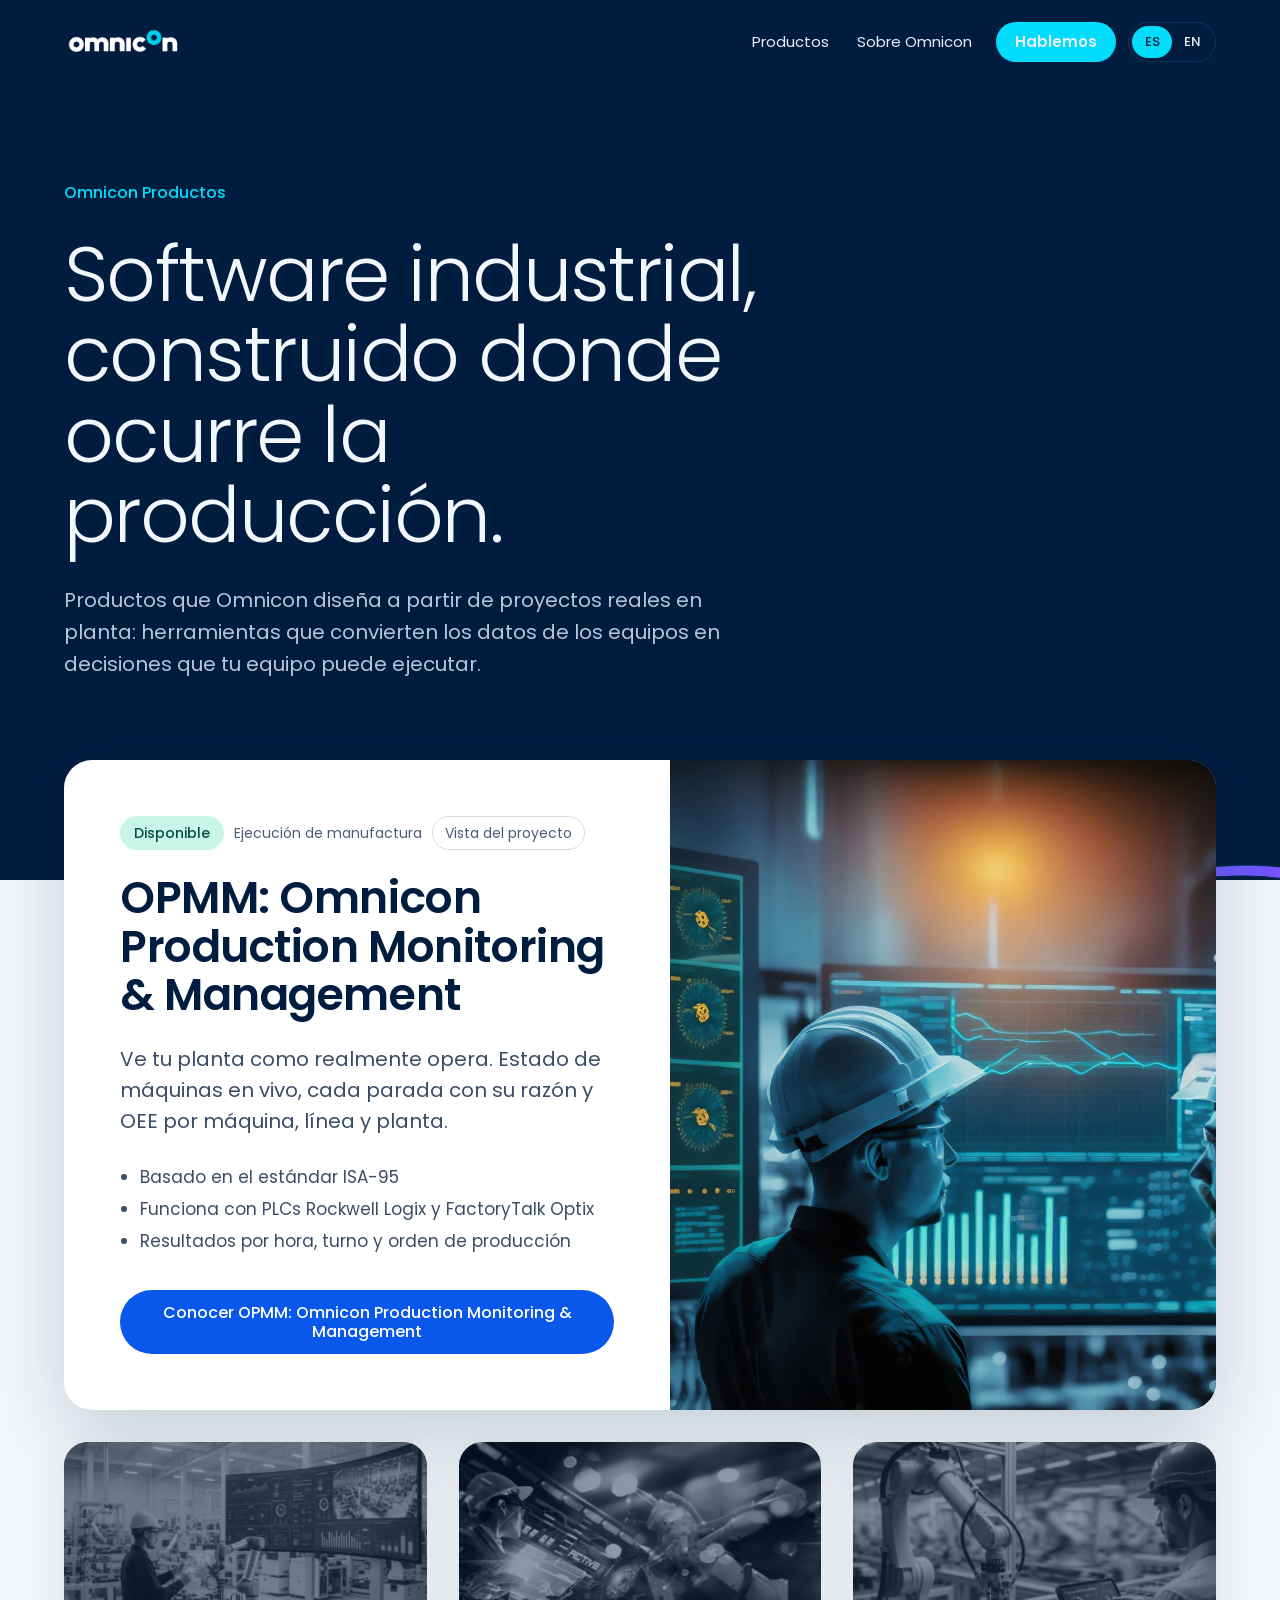
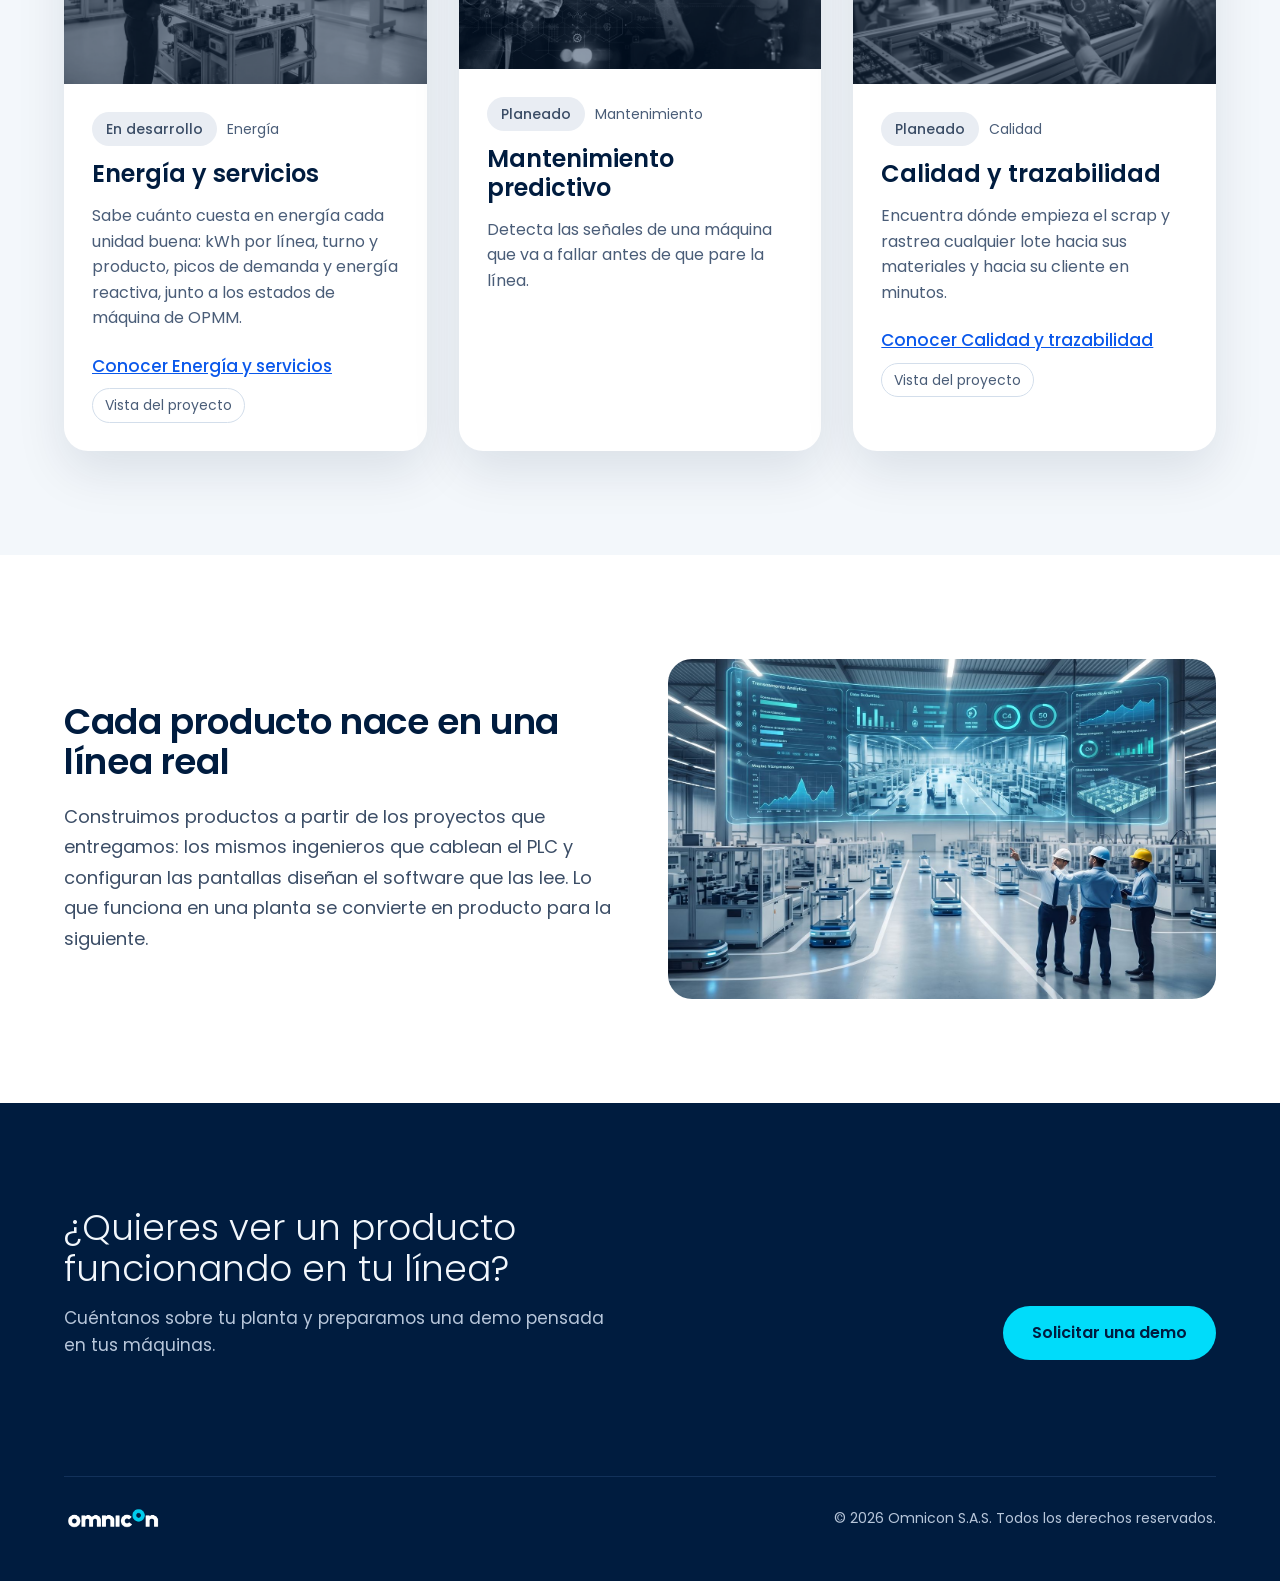
==== es/index.html @ ddf23b84 "Add ES/EN switch, Energy and Quality modules with project views, new photos Co-Authored-By: Claude O" ====
<!DOCTYPE html><html lang="es"><head><meta charset="utf-8"><meta name="viewport" content="width=device-width, initial-scale=1"><title>Omnicon Productos</title><meta name="description" content="Productos que Omnicon diseña a partir de proyectos reales en planta: herramientas que convierten los datos de los equipos en decisiones que tu equipo puede ejecutar."><style>@font-face{font-family:'Poppins';font-style:normal;font-weight:300;font-display:swap;src:url('../brand/fonts/poppins/Poppins-Light.woff2') format('woff2')}@font-face{font-family:'Poppins';font-style:normal;font-weight:400;font-display:swap;src:url('../brand/fonts/poppins/Poppins-Regular.woff2') format('woff2')}@font-face{font-family:'Poppins';font-style:normal;font-weight:500;font-display:swap;src:url('../brand/fonts/poppins/Poppins-Medium.woff2') format('woff2')}@font-face{font-family:'Poppins';font-style:normal;font-weight:600;font-display:swap;src:url('../brand/fonts/poppins/Poppins-SemiBold.woff2') format('woff2')}</style><link rel="stylesheet" href="../assets/text.SRJlfve0.css"><link rel="stylesheet" href="../assets/CtaBand.CBGF7iOj.css"><link rel="stylesheet" href="../assets/ProjectAccess.BnZX4wZ9.css"><link rel="stylesheet" href="../assets/HomePage.CCt5W6YL.css"></head><body><a class="skip-link" href="#main">Ir al contenido</a><header class="site-header on-dark" data-astro-cid-nen7h5rs><div class="container bar" data-astro-cid-nen7h5rs><a class="brand" href="../es/index.html" aria-label="Inicio de Omnicon Productos" data-astro-cid-nen7h5rs><img src="../brand/logo/omnicon-white.png" alt="Omnicon" height="34" data-astro-cid-nen7h5rs></a><nav class="nav" aria-label="Principal" data-astro-cid-nen7h5rs><a href="#products" data-astro-cid-nen7h5rs>Productos</a><a href="#about" data-astro-cid-nen7h5rs>Sobre Omnicon</a><a class="btn btn-signal cta" href="#contact" data-astro-cid-nen7h5rs>Hablemos</a><span class="lang" role="group" aria-label="Idioma" data-astro-cid-nen7h5rs><span aria-current="true" data-astro-cid-nen7h5rs>ES</span><a href="../index.html" hreflang="en" lang="en" data-astro-cid-nen7h5rs>EN</a></span></nav></div></header><main id="main" data-astro-cid-jgctki6q><section class="hero on-dark" style="--hero-art: url('../brand/graphics/signal-wave-4.png')" data-astro-cid-jgctki6q><div class="container" data-astro-cid-jgctki6q><p class="label" data-astro-cid-jgctki6q>Omnicon Productos</p><h1 data-astro-cid-jgctki6q>Software industrial, construido donde ocurre la producción.</h1><p class="subtitle" data-astro-cid-jgctki6q>Productos que Omnicon diseña a partir de proyectos reales en planta: herramientas que convierten los datos de los equipos en decisiones que tu equipo puede ejecutar.</p></div></section><section id="products" class="cards" data-astro-cid-jgctki6q><div class="container stack" data-astro-cid-jgctki6q><article class="card" data-astro-cid-jgctki6q><div class="info" data-astro-cid-jgctki6q><div class="tags" data-astro-cid-jgctki6q><span class="status" data-astro-cid-jgctki6q>Disponible</span><span class="category" data-astro-cid-jgctki6q>Ejecución de manufactura</span><a class="internal-tag" data-project-link href="../es/products/mes/project/index.html" data-astro-cid-jgctki6q>Vista del proyecto</a></div><h2 data-astro-cid-jgctki6q>OPMM: Omnicon Production Monitoring &amp; Management</h2><p class="summary" data-astro-cid-jgctki6q>Ve tu planta como realmente opera. Estado de máquinas en vivo, cada parada con su razón y OEE por máquina, línea y planta.</p><ul class="highlights" data-astro-cid-jgctki6q><li data-astro-cid-jgctki6q>Basado en el estándar ISA-95</li><li data-astro-cid-jgctki6q>Funciona con PLCs Rockwell Logix y FactoryTalk Optix</li><li data-astro-cid-jgctki6q>Resultados por hora, turno y orden de producción</li></ul><div class="actions" data-astro-cid-jgctki6q><a class="btn btn-action" href="../es/products/mes/index.html" data-astro-cid-jgctki6q>Conocer OPMM: Omnicon Production Monitoring &amp; Management</a></div></div><div class="visual" data-astro-cid-jgctki6q><img src="../products/mes/smart-manufacturing.jpg" alt="Ingenieros con casco revisando tableros de producción en vivo" width="1200" height="900" loading="lazy" data-astro-cid-jgctki6q></div></article><div class="tiles" data-astro-cid-jgctki6q><article class="tile" data-astro-cid-jgctki6q><div class="tile-visual" data-astro-cid-jgctki6q><img src="../products/energy/hero.jpg" alt="Ingeniero revisando datos de energía y producción junto a un robot colaborativo" width="1200" height="750" loading="lazy" data-astro-cid-jgctki6q></div><div class="tile-info" data-astro-cid-jgctki6q><div class="tags" data-astro-cid-jgctki6q><span class="status pending" data-astro-cid-jgctki6q>En desarrollo</span><span class="category" data-astro-cid-jgctki6q>Energía</span></div><h3 data-astro-cid-jgctki6q>Energía y servicios</h3><p data-astro-cid-jgctki6q>Sabe cuánto cuesta en energía cada unidad buena: kWh por línea, turno y producto, picos de demanda y energía reactiva, junto a los estados de máquina de OPMM.</p><div class="tile-actions" data-astro-cid-jgctki6q><a class="tile-link" href="../es/products/energy/index.html" data-astro-cid-jgctki6q>Conocer Energía y servicios</a><a class="internal-tag" data-project-link href="../es/products/energy/project/index.html" data-astro-cid-jgctki6q>Vista del proyecto</a></div></div></article><article class="tile" data-astro-cid-jgctki6q><div class="tile-visual" data-astro-cid-jgctki6q><img src="../site/predictive.jpg" alt="Ingeniero trabajando junto a brazos robóticos en una línea automatizada" width="1200" height="750" loading="lazy" data-astro-cid-jgctki6q></div><div class="tile-info" data-astro-cid-jgctki6q><div class="tags" data-astro-cid-jgctki6q><span class="status pending" data-astro-cid-jgctki6q>Planeado</span><span class="category" data-astro-cid-jgctki6q>Mantenimiento</span></div><h3 data-astro-cid-jgctki6q>Mantenimiento predictivo</h3><p data-astro-cid-jgctki6q>Detecta las señales de una máquina que va a fallar antes de que pare la línea.</p></div></article><article class="tile" data-astro-cid-jgctki6q><div class="tile-visual" data-astro-cid-jgctki6q><img src="../products/quality/hero.jpg" alt="Ingeniero inspeccionando un paso de ensamble robótico en una tablet" width="1200" height="750" loading="lazy" data-astro-cid-jgctki6q></div><div class="tile-info" data-astro-cid-jgctki6q><div class="tags" data-astro-cid-jgctki6q><span class="status pending" data-astro-cid-jgctki6q>Planeado</span><span class="category" data-astro-cid-jgctki6q>Calidad</span></div><h3 data-astro-cid-jgctki6q>Calidad y trazabilidad</h3><p data-astro-cid-jgctki6q>Encuentra dónde empieza el scrap y rastrea cualquier lote hacia sus materiales y hacia su cliente en minutos.</p><div class="tile-actions" data-astro-cid-jgctki6q><a class="tile-link" href="../es/products/quality/index.html" data-astro-cid-jgctki6q>Conocer Calidad y trazabilidad</a><a class="internal-tag" data-project-link href="../es/products/quality/project/index.html" data-astro-cid-jgctki6q>Vista del proyecto</a></div></div></article></div></div></section><section id="about" class="about section" data-astro-cid-jgctki6q><div class="container split" data-astro-cid-jgctki6q><div class="copy" data-astro-cid-jgctki6q><h2 data-astro-cid-jgctki6q>Cada producto nace en una línea real</h2><p data-astro-cid-jgctki6q>Construimos productos a partir de los proyectos que entregamos: los mismos ingenieros que cablean el PLC y configuran las pantallas diseñan el software que las lee. Lo que funciona en una planta se convierte en producto para la siguiente.</p></div><img class="photo" src="../site/plant-floor.jpg" alt="Ingenieros de Omnicon en planta frente a un tablero de producción en vivo" width="1200" height="680" loading="lazy" data-astro-cid-jgctki6q></div></section><section id="contact" class="section cta on-dark" data-astro-cid-hwvj6ntz><div class="container" data-astro-cid-hwvj6ntz><div class="copy" data-astro-cid-hwvj6ntz><h2 data-astro-cid-hwvj6ntz>¿Quieres ver un producto funcionando en tu línea?</h2><p data-astro-cid-hwvj6ntz>Cuéntanos sobre tu planta y preparamos una demo pensada en tus máquinas.</p></div><a class="btn btn-signal" href="mailto:diego.paz@omnicon.co" data-astro-cid-hwvj6ntz>Solicitar una demo</a></div></section></main><footer class="site-footer on-dark" data-astro-cid-jo6i4kqk><div class="container" data-astro-cid-jo6i4kqk><div class="row" data-astro-cid-jo6i4kqk><a href="../es/index.html" aria-label="Inicio de Omnicon Productos" data-astro-cid-jo6i4kqk><img src="../brand/logo/omnicon-white.png" alt="Omnicon" height="28" data-astro-cid-jo6i4kqk></a><p class="legal" data-astro-cid-jo6i4kqk>© 2026 Omnicon S.A.S. Todos los derechos reservados.</p></div></div></footer></body></html>
---- assets/text.SRJlfve0.css ----
:root{--night:#001c3f;--deep:#002473;--signal:#00dcfa;--action:#0a58eb;--volt:#7543ff;--indigo:#3530a5;--paper:#f3f7fb;--ink:#001c3f;--body:#3b4d66;--muted:#4a5d78;--line:#d3deeb;--fault:#ffb547;--on-dark:#f2f7fc;--on-dark-muted:#b7c6da;--white:#fff;--panel-dark:#0b2a55;--panel-dark-2:#102f5c;--line-dark:#23497a;--line-dark-soft:#12315a;--on-dark-soft:#cfe0f0;--on-dark-faint:#7f93ae;--line-soft:#e3eaf3;--chip:#dcebfb;--ok-bg:#c8f5e8;--ok-fg:#00513f;--status-next-bg:#dcebfb;--status-next-fg:#002473;--status-idle-bg:#e9edf3;--status-idle-fg:#3b4d66;--font:"Poppins", Arial, sans-serif;--max:1200px;--gutter:24px;--section-y:104px;--radius-card:24px;--radius-pill:999px}@media (width<=480px){:root{--gutter:16px}}@media (width<=760px){:root{--section-y:72px}}*,:before,:after{box-sizing:border-box}html{-webkit-text-size-adjust:100%}@media (prefers-reduced-motion:no-preference){html{scroll-behavior:smooth}}body{font-family:var(--font);color:var(--body);background:var(--paper);overflow-wrap:break-word;margin:0;font-size:17px;font-weight:400;line-height:1.6}img,video,svg{max-width:100%;display:block}h1,h2,h3,p,ul,ol,figure{margin:0}ul,ol{padding:0}a{color:var(--action)}a:hover{color:var(--deep)}:focus-visible{outline:3px solid var(--action);outline-offset:3px;border-radius:6px}.on-dark :focus-visible{outline-color:var(--signal)}button{font:inherit;cursor:pointer}.container{width:100%;max-width:var(--max);padding:0 var(--gutter);margin:0 auto}.section{padding:var(--section-y) 0}[hidden]{display:none!important}.skip-link{z-index:10;border-radius:var(--radius-pill);background:var(--signal);color:var(--night);padding:10px 16px;font-weight:500;text-decoration:none;position:absolute;top:-100px;left:16px}.skip-link:focus{top:16px}.btn{border-radius:var(--radius-pill);text-align:center;border:1.5px solid #0000;justify-content:center;align-items:center;min-height:44px;padding:12px 24px;font-size:16px;font-weight:500;line-height:1.2;text-decoration:none;display:inline-flex}.btn-signal{background:var(--signal);color:var(--night);font-weight:600}.btn-signal:hover{color:var(--night);background:var(--on-dark)}.btn-action{background:var(--action);color:var(--white)}.btn-action:hover{color:var(--white);background:var(--deep)}.btn-ghost-dark{color:var(--on-dark);border-color:#3a5a84}.btn-ghost-dark:hover{color:var(--on-dark);border-color:var(--on-dark-muted)}.btn-ghost-light{color:var(--action);border-color:#b9cbe4}.btn-ghost-light:hover{color:var(--deep);border-color:var(--action)}.btn-fault{background:var(--fault);color:var(--night);font-weight:600}@media (prefers-reduced-motion:reduce){*,:before,:after{scroll-behavior:auto!important;transition:none!important;animation:none!important}}.site-footer[data-astro-cid-jo6i4kqk]{background:var(--night);color:var(--on-dark-muted);padding:28px 0 48px}.row[data-astro-cid-jo6i4kqk]{border-top:1px solid var(--line-dark-soft);flex-wrap:wrap;justify-content:space-between;align-items:center;gap:16px;padding-top:28px;display:flex}.row[data-astro-cid-jo6i4kqk] img[data-astro-cid-jo6i4kqk]{width:auto;height:28px}.legal[data-astro-cid-jo6i4kqk]{font-size:14px}.back[data-astro-cid-jo6i4kqk]{color:var(--signal);font-size:14px;text-decoration:none}.back[data-astro-cid-jo6i4kqk]:hover{color:var(--on-dark)}
---- assets/CtaBand.CBGF7iOj.css ----
.site-header[data-astro-cid-nen7h5rs]{background:var(--night)}.site-header[data-astro-cid-nen7h5rs].divided{border-bottom:1px solid var(--line-dark-soft)}.bar[data-astro-cid-nen7h5rs]{flex-wrap:wrap;justify-content:space-between;align-items:center;gap:12px 16px;padding-top:20px;padding-bottom:20px;display:flex}.brand[data-astro-cid-nen7h5rs]{align-items:center;display:flex}.brand[data-astro-cid-nen7h5rs] img[data-astro-cid-nen7h5rs]{width:auto;height:34px}.nav[data-astro-cid-nen7h5rs]{flex-wrap:wrap;align-items:center;gap:4px;display:flex}.nav[data-astro-cid-nen7h5rs] a[data-astro-cid-nen7h5rs]{color:#e6eef7;padding:10px 12px;font-size:15px;text-decoration:none}.nav[data-astro-cid-nen7h5rs] a[data-astro-cid-nen7h5rs]:hover{color:var(--signal)}.nav[data-astro-cid-nen7h5rs] .cta[data-astro-cid-nen7h5rs]{min-height:0;margin-left:8px;padding:10px 18px;font-size:15px}.nav[data-astro-cid-nen7h5rs] .cta[data-astro-cid-nen7h5rs]:hover{color:var(--night)}.lang[data-astro-cid-nen7h5rs]{border:1px solid var(--line-dark-soft);border-radius:999px;align-items:center;margin-left:8px;padding:3px;font-size:13px;font-weight:500;display:inline-flex}.lang[data-astro-cid-nen7h5rs] span[data-astro-cid-nen7h5rs],.lang[data-astro-cid-nen7h5rs] a[data-astro-cid-nen7h5rs]{border-radius:999px;justify-content:center;align-items:center;min-width:40px;min-height:32px;padding:0 10px;display:inline-flex}.lang[data-astro-cid-nen7h5rs] span[data-astro-cid-nen7h5rs]{background:var(--signal);color:var(--night)}.nav[data-astro-cid-nen7h5rs] .lang[data-astro-cid-nen7h5rs] a[data-astro-cid-nen7h5rs]{padding:0 10px;font-size:13px}@media (width<=480px){.brand[data-astro-cid-nen7h5rs] img[data-astro-cid-nen7h5rs]{height:28px}}.cta[data-astro-cid-hwvj6ntz]{background:var(--night);color:var(--on-dark-muted);padding-bottom:88px}.container[data-astro-cid-hwvj6ntz]{flex-wrap:wrap;justify-content:space-between;align-items:flex-end;gap:32px;display:flex}.copy[data-astro-cid-hwvj6ntz]{flex-direction:column;flex:360px;gap:16px;max-width:560px;display:flex}h2[data-astro-cid-hwvj6ntz]{color:var(--on-dark);font-size:36px;font-weight:300;line-height:1.15}p[data-astro-cid-hwvj6ntz]{font-size:17px;line-height:1.6}.btn[data-astro-cid-hwvj6ntz]{min-height:52px;padding:16px 28px}@media (width<=760px){h2[data-astro-cid-hwvj6ntz]{font-size:28px}}
---- assets/ProjectAccess.BnZX4wZ9.css ----
dialog[data-astro-cid-xaz3kxxy]{width:min(400px,100% - 32px);color:var(--ink,#001c3f);background:#fff;border:0;border-radius:16px;padding:28px}dialog[data-astro-cid-xaz3kxxy]::backdrop{background:#001c3fbf}form[data-astro-cid-xaz3kxxy]{gap:16px;display:grid}h2[data-astro-cid-xaz3kxxy],p[data-astro-cid-xaz3kxxy]{margin:0}h2[data-astro-cid-xaz3kxxy]{font-size:22px}input[data-astro-cid-xaz3kxxy],button[data-astro-cid-xaz3kxxy]{font:inherit;border-radius:8px;padding:10px 14px}input[data-astro-cid-xaz3kxxy]{box-sizing:border-box;border:1px solid #67788e;width:100%}form[data-astro-cid-xaz3kxxy]>div[data-astro-cid-xaz3kxxy]{justify-content:flex-end;gap:12px;display:flex}button[data-astro-cid-xaz3kxxy]{cursor:pointer;color:#001c3f;background:#fff;border:1px solid #67788e}button[data-astro-cid-xaz3kxxy][type=submit]{color:#fff;background:#0a58eb;border-color:#0a58eb}[data-astro-cid-xaz3kxxy][data-error]{color:#a21c24}[data-astro-cid-xaz3kxxy]:focus-visible{outline-offset:3px;outline:3px solid #0a58eb}
---- assets/HomePage.CCt5W6YL.css ----
.tile-actions[data-astro-cid-jgctki6q]{flex-wrap:wrap;align-items:center;gap:8px 16px;margin-top:8px;display:flex}.tile-link[data-astro-cid-jgctki6q]{color:var(--action,var(--indigo));font-weight:500}.hero[data-astro-cid-jgctki6q]{background:var(--night) var(--hero-art,none) right -120px bottom -60px / 980px auto no-repeat;padding:96px 0 200px}.label[data-astro-cid-jgctki6q]{color:var(--signal);font-size:16px;font-weight:500}h1[data-astro-cid-jgctki6q]{letter-spacing:-.02em;max-width:15ch;color:var(--on-dark);margin-top:28px;font-size:clamp(40px,6vw,80px);font-weight:300;line-height:1.05}.subtitle[data-astro-cid-jgctki6q]{color:var(--on-dark-muted);max-width:56ch;margin-top:28px;font-size:20px;line-height:1.6}.cards[data-astro-cid-jgctki6q]{padding:0 0 var(--section-y)}.stack[data-astro-cid-jgctki6q]{flex-direction:column;gap:32px;margin-top:-120px;display:flex}.card[data-astro-cid-jgctki6q]{background:var(--white);border-radius:28px;flex-wrap:wrap;display:flex;overflow:hidden;box-shadow:0 30px 80px #001c3f2e}.info[data-astro-cid-jgctki6q]{flex-direction:column;flex:480px;gap:24px;min-width:0;padding:56px;display:flex}.status[data-astro-cid-jgctki6q]{border-radius:var(--radius-pill);background:var(--ok-bg);color:var(--ok-fg);padding:6px 14px;font-size:14px;font-weight:500}.category[data-astro-cid-jgctki6q]{color:var(--muted);font-size:14px}h2[data-astro-cid-jgctki6q]{letter-spacing:-.01em;color:var(--ink);font-size:44px;font-weight:600;line-height:1.1}.summary[data-astro-cid-jgctki6q]{max-width:44ch;color:var(--body);font-size:20px;line-height:1.55}.highlights[data-astro-cid-jgctki6q]{padding-left:20px;font-size:17px;line-height:1.9}.actions[data-astro-cid-jgctki6q]{flex-wrap:wrap;gap:12px;margin-top:8px;display:flex}.visual[data-astro-cid-jgctki6q]{background:var(--night);flex:420px;min-height:360px;position:relative}.visual[data-astro-cid-jgctki6q] img[data-astro-cid-jgctki6q]{object-fit:cover;width:100%;height:100%;position:absolute;inset:0}.tiles[data-astro-cid-jgctki6q]{grid-template-columns:repeat(auto-fit,minmax(280px,1fr));gap:32px;display:grid}.internal-tag[data-astro-cid-jgctki6q]{border:1px solid var(--line);border-radius:var(--radius-pill);color:var(--muted);padding:5px 12px;font-size:14px;text-decoration:none}.internal-tag[data-astro-cid-jgctki6q]:hover{color:var(--ink);border-color:var(--muted)}.tile[data-astro-cid-jgctki6q]{background:var(--white);border-radius:24px;flex-direction:column;display:flex;overflow:hidden;box-shadow:0 20px 50px #001c3f1a}.tile-visual[data-astro-cid-jgctki6q]{aspect-ratio:16/10;background:var(--night);position:relative}.tile-visual[data-astro-cid-jgctki6q] img[data-astro-cid-jgctki6q]{object-fit:cover;filter:grayscale();opacity:.55;width:100%;height:100%}.tile-info[data-astro-cid-jgctki6q]{flex-direction:column;gap:14px;padding:28px;display:flex}.tags[data-astro-cid-jgctki6q]{flex-wrap:wrap;align-items:center;gap:10px;display:flex}.status[data-astro-cid-jgctki6q].pending{background:var(--status-idle-bg);color:var(--status-idle-fg)}.tile[data-astro-cid-jgctki6q] h3[data-astro-cid-jgctki6q]{color:var(--ink);font-size:24px;font-weight:600;line-height:1.2}.tile[data-astro-cid-jgctki6q] p[data-astro-cid-jgctki6q]{color:var(--muted);font-size:16px;line-height:1.6}.about[data-astro-cid-jgctki6q]{background:var(--white)}.split[data-astro-cid-jgctki6q]{flex-wrap:wrap;align-items:center;gap:56px;display:flex}.copy[data-astro-cid-jgctki6q]{flex-direction:column;flex:420px;gap:20px;min-width:0;display:flex}.about[data-astro-cid-jgctki6q] h2[data-astro-cid-jgctki6q]{letter-spacing:-.01em;color:var(--ink);font-size:36px}.about[data-astro-cid-jgctki6q] p[data-astro-cid-jgctki6q]{max-width:52ch;color:var(--body);font-size:18px;line-height:1.7}.photo[data-astro-cid-jgctki6q]{object-fit:cover;border-radius:var(--radius-card);flex:420px;width:100%;min-width:0;height:340px}@media (width<=760px){.hero[data-astro-cid-jgctki6q]{background-size:600px;padding:72px 0 150px}.stack[data-astro-cid-jgctki6q]{margin-top:-72px}.info[data-astro-cid-jgctki6q]{padding:28px}h2[data-astro-cid-jgctki6q]{font-size:32px}}
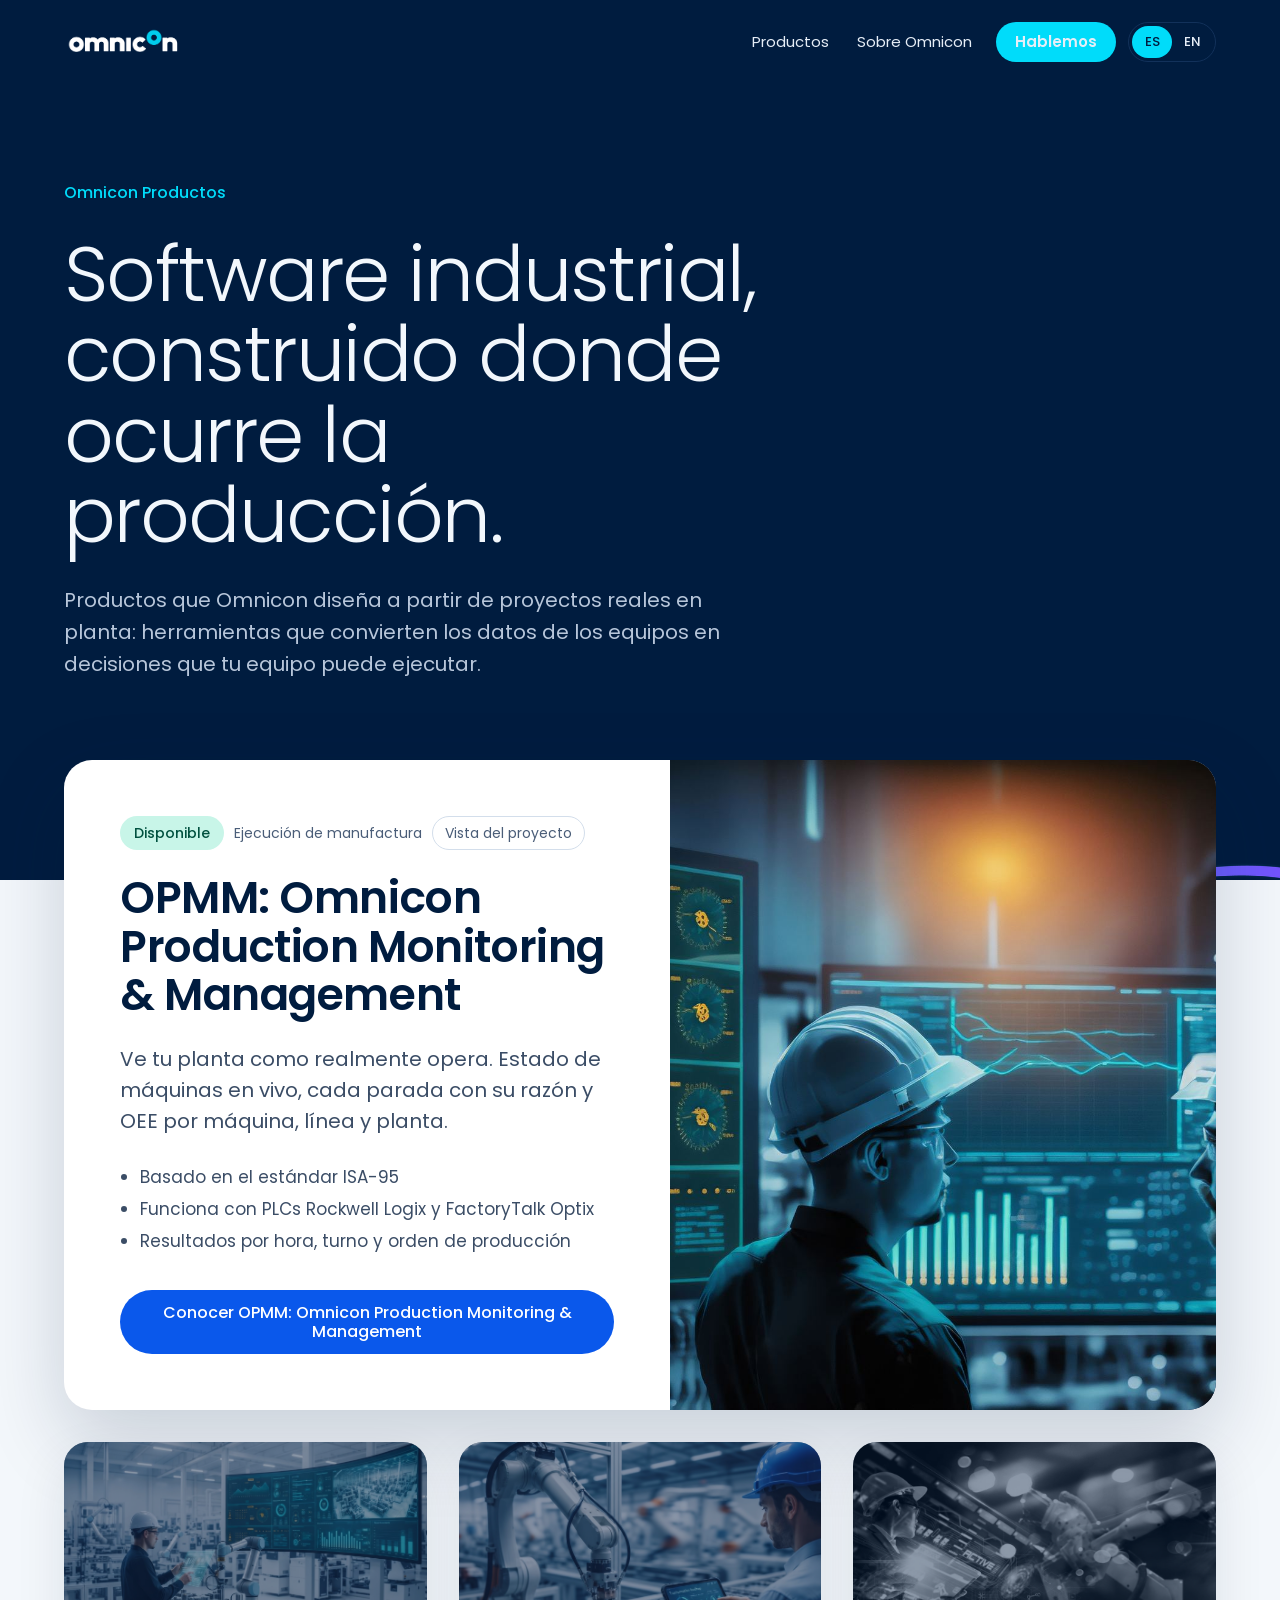
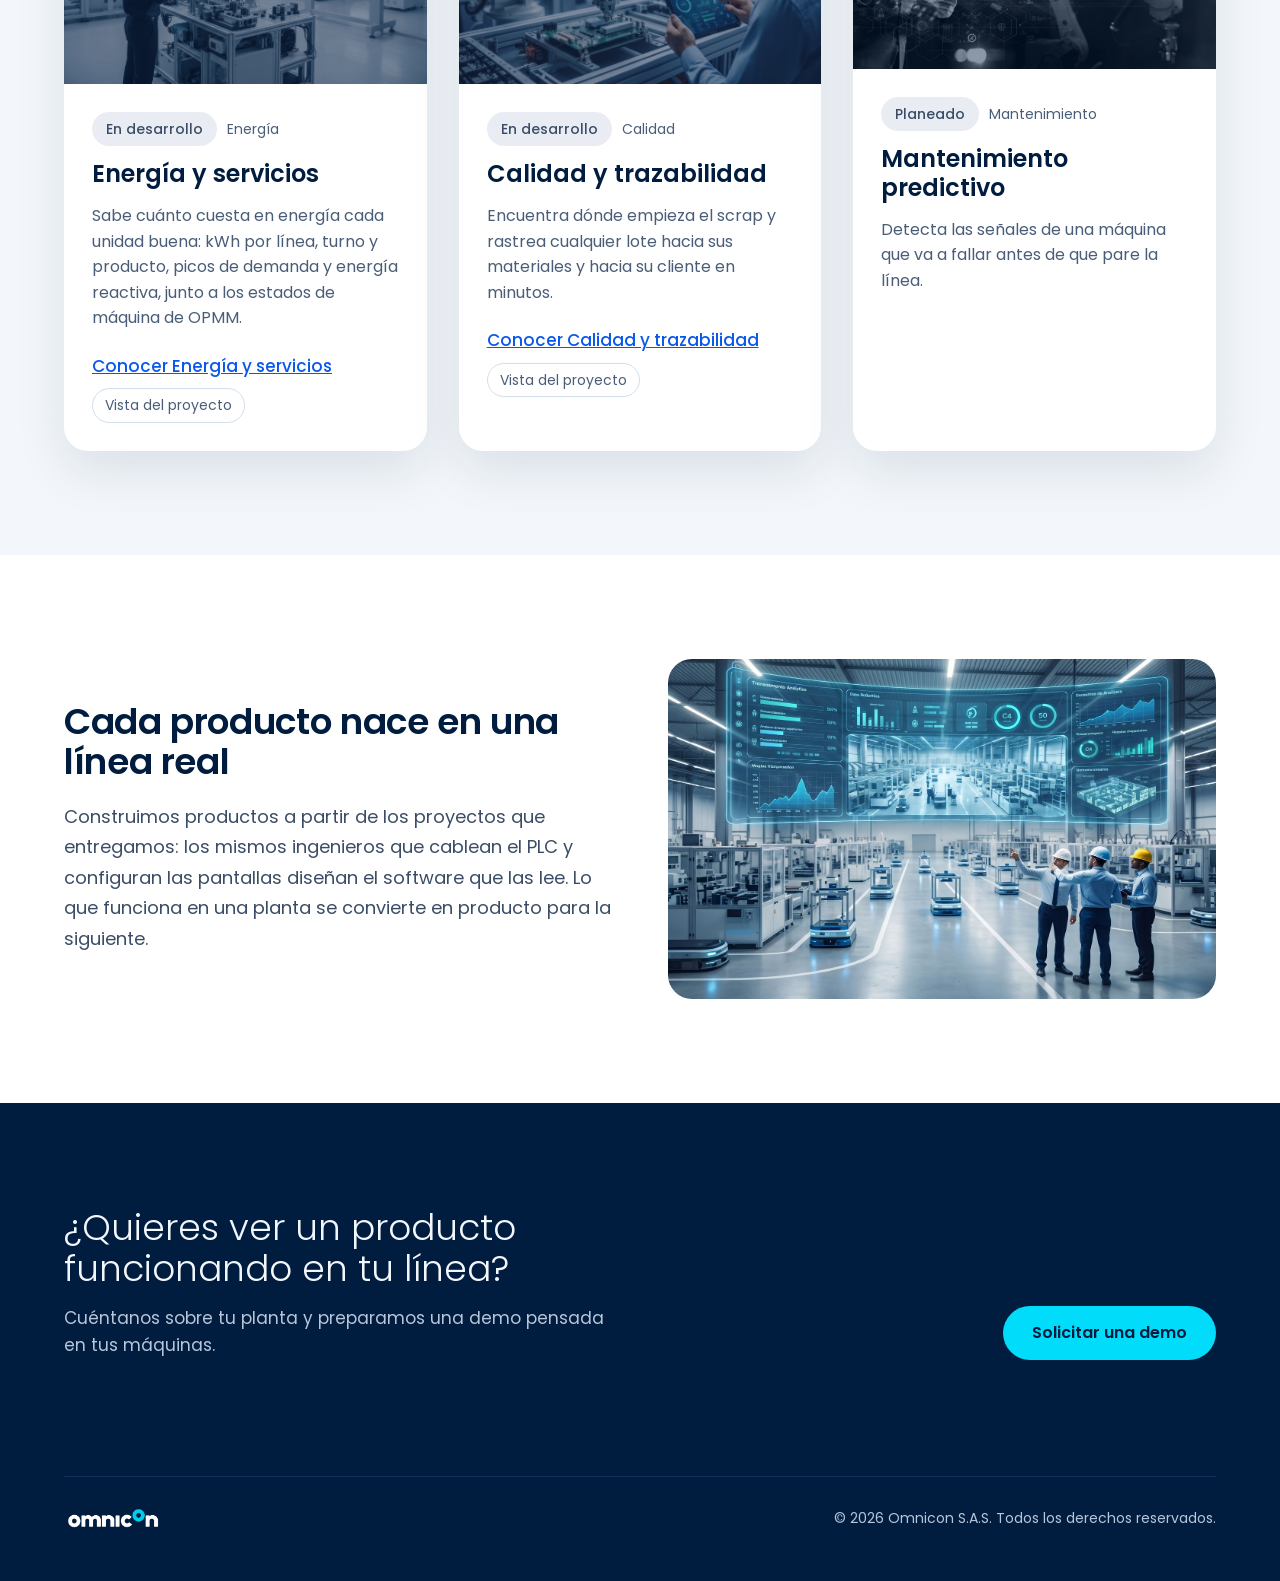
==== commit 2049ba55: "Quality in development; color photos for in-development modules Co-Authored-By: Claude Opus 5.5 <nor" ====
--- a/es/index.html
+++ b/es/index.html
@@ -1 +1 @@
-<!DOCTYPE html><html lang="es"><head><meta charset="utf-8"><meta name="viewport" content="width=device-width, initial-scale=1"><title>Omnicon Productos</title><meta name="description" content="Productos que Omnicon diseña a partir de proyectos reales en planta: herramientas que convierten los datos de los equipos en decisiones que tu equipo puede ejecutar."><style>@font-face{font-family:'Poppins';font-style:normal;font-weight:300;font-display:swap;src:url('../brand/fonts/poppins/Poppins-Light.woff2') format('woff2')}@font-face{font-family:'Poppins';font-style:normal;font-weight:400;font-display:swap;src:url('../brand/fonts/poppins/Poppins-Regular.woff2') format('woff2')}@font-face{font-family:'Poppins';font-style:normal;font-weight:500;font-display:swap;src:url('../brand/fonts/poppins/Poppins-Medium.woff2') format('woff2')}@font-face{font-family:'Poppins';font-style:normal;font-weight:600;font-display:swap;src:url('../brand/fonts/poppins/Poppins-SemiBold.woff2') format('woff2')}</style><link rel="stylesheet" href="../assets/text.SRJlfve0.css"><link rel="stylesheet" href="../assets/CtaBand.CBGF7iOj.css"><link rel="stylesheet" href="../assets/ProjectAccess.BnZX4wZ9.css"><link rel="stylesheet" href="../assets/HomePage.CCt5W6YL.css"></head><body><a class="skip-link" href="#main">Ir al contenido</a><header class="site-header on-dark" data-astro-cid-nen7h5rs><div class="container bar" data-astro-cid-nen7h5rs><a class="brand" href="../es/index.html" aria-label="Inicio de Omnicon Productos" data-astro-cid-nen7h5rs><img src="../brand/logo/omnicon-white.png" alt="Omnicon" height="34" data-astro-cid-nen7h5rs></a><nav class="nav" aria-label="Principal" data-astro-cid-nen7h5rs><a href="#products" data-astro-cid-nen7h5rs>Productos</a><a href="#about" data-astro-cid-nen7h5rs>Sobre Omnicon</a><a class="btn btn-signal cta" href="#contact" data-astro-cid-nen7h5rs>Hablemos</a><span class="lang" role="group" aria-label="Idioma" data-astro-cid-nen7h5rs><span aria-current="true" data-astro-cid-nen7h5rs>ES</span><a href="../index.html" hreflang="en" lang="en" data-astro-cid-nen7h5rs>EN</a></span></nav></div></header><main id="main" data-astro-cid-jgctki6q><section class="hero on-dark" style="--hero-art: url('../brand/graphics/signal-wave-4.png')" data-astro-cid-jgctki6q><div class="container" data-astro-cid-jgctki6q><p class="label" data-astro-cid-jgctki6q>Omnicon Productos</p><h1 data-astro-cid-jgctki6q>Software industrial, construido donde ocurre la producción.</h1><p class="subtitle" data-astro-cid-jgctki6q>Productos que Omnicon diseña a partir de proyectos reales en planta: herramientas que convierten los datos de los equipos en decisiones que tu equipo puede ejecutar.</p></div></section><section id="products" class="cards" data-astro-cid-jgctki6q><div class="container stack" data-astro-cid-jgctki6q><article class="card" data-astro-cid-jgctki6q><div class="info" data-astro-cid-jgctki6q><div class="tags" data-astro-cid-jgctki6q><span class="status" data-astro-cid-jgctki6q>Disponible</span><span class="category" data-astro-cid-jgctki6q>Ejecución de manufactura</span><a class="internal-tag" data-project-link href="../es/products/mes/project/index.html" data-astro-cid-jgctki6q>Vista del proyecto</a></div><h2 data-astro-cid-jgctki6q>OPMM: Omnicon Production Monitoring &amp; Management</h2><p class="summary" data-astro-cid-jgctki6q>Ve tu planta como realmente opera. Estado de máquinas en vivo, cada parada con su razón y OEE por máquina, línea y planta.</p><ul class="highlights" data-astro-cid-jgctki6q><li data-astro-cid-jgctki6q>Basado en el estándar ISA-95</li><li data-astro-cid-jgctki6q>Funciona con PLCs Rockwell Logix y FactoryTalk Optix</li><li data-astro-cid-jgctki6q>Resultados por hora, turno y orden de producción</li></ul><div class="actions" data-astro-cid-jgctki6q><a class="btn btn-action" href="../es/products/mes/index.html" data-astro-cid-jgctki6q>Conocer OPMM: Omnicon Production Monitoring &amp; Management</a></div></div><div class="visual" data-astro-cid-jgctki6q><img src="../products/mes/smart-manufacturing.jpg" alt="Ingenieros con casco revisando tableros de producción en vivo" width="1200" height="900" loading="lazy" data-astro-cid-jgctki6q></div></article><div class="tiles" data-astro-cid-jgctki6q><article class="tile" data-astro-cid-jgctki6q><div class="tile-visual" data-astro-cid-jgctki6q><img src="../products/energy/hero.jpg" alt="Ingeniero revisando datos de energía y producción junto a un robot colaborativo" width="1200" height="750" loading="lazy" data-astro-cid-jgctki6q></div><div class="tile-info" data-astro-cid-jgctki6q><div class="tags" data-astro-cid-jgctki6q><span class="status pending" data-astro-cid-jgctki6q>En desarrollo</span><span class="category" data-astro-cid-jgctki6q>Energía</span></div><h3 data-astro-cid-jgctki6q>Energía y servicios</h3><p data-astro-cid-jgctki6q>Sabe cuánto cuesta en energía cada unidad buena: kWh por línea, turno y producto, picos de demanda y energía reactiva, junto a los estados de máquina de OPMM.</p><div class="tile-actions" data-astro-cid-jgctki6q><a class="tile-link" href="../es/products/energy/index.html" data-astro-cid-jgctki6q>Conocer Energía y servicios</a><a class="internal-tag" data-project-link href="../es/products/energy/project/index.html" data-astro-cid-jgctki6q>Vista del proyecto</a></div></div></article><article class="tile" data-astro-cid-jgctki6q><div class="tile-visual" data-astro-cid-jgctki6q><img src="../site/predictive.jpg" alt="Ingeniero trabajando junto a brazos robóticos en una línea automatizada" width="1200" height="750" loading="lazy" data-astro-cid-jgctki6q></div><div class="tile-info" data-astro-cid-jgctki6q><div class="tags" data-astro-cid-jgctki6q><span class="status pending" data-astro-cid-jgctki6q>Planeado</span><span class="category" data-astro-cid-jgctki6q>Mantenimiento</span></div><h3 data-astro-cid-jgctki6q>Mantenimiento predictivo</h3><p data-astro-cid-jgctki6q>Detecta las señales de una máquina que va a fallar antes de que pare la línea.</p></div></article><article class="tile" data-astro-cid-jgctki6q><div class="tile-visual" data-astro-cid-jgctki6q><img src="../products/quality/hero.jpg" alt="Ingeniero inspeccionando un paso de ensamble robótico en una tablet" width="1200" height="750" loading="lazy" data-astro-cid-jgctki6q></div><div class="tile-info" data-astro-cid-jgctki6q><div class="tags" data-astro-cid-jgctki6q><span class="status pending" data-astro-cid-jgctki6q>Planeado</span><span class="category" data-astro-cid-jgctki6q>Calidad</span></div><h3 data-astro-cid-jgctki6q>Calidad y trazabilidad</h3><p data-astro-cid-jgctki6q>Encuentra dónde empieza el scrap y rastrea cualquier lote hacia sus materiales y hacia su cliente en minutos.</p><div class="tile-actions" data-astro-cid-jgctki6q><a class="tile-link" href="../es/products/quality/index.html" data-astro-cid-jgctki6q>Conocer Calidad y trazabilidad</a><a class="internal-tag" data-project-link href="../es/products/quality/project/index.html" data-astro-cid-jgctki6q>Vista del proyecto</a></div></div></article></div></div></section><section id="about" class="about section" data-astro-cid-jgctki6q><div class="container split" data-astro-cid-jgctki6q><div class="copy" data-astro-cid-jgctki6q><h2 data-astro-cid-jgctki6q>Cada producto nace en una línea real</h2><p data-astro-cid-jgctki6q>Construimos productos a partir de los proyectos que entregamos: los mismos ingenieros que cablean el PLC y configuran las pantallas diseñan el software que las lee. Lo que funciona en una planta se convierte en producto para la siguiente.</p></div><img class="photo" src="../site/plant-floor.jpg" alt="Ingenieros de Omnicon en planta frente a un tablero de producción en vivo" width="1200" height="680" loading="lazy" data-astro-cid-jgctki6q></div></section><section id="contact" class="section cta on-dark" data-astro-cid-hwvj6ntz><div class="container" data-astro-cid-hwvj6ntz><div class="copy" data-astro-cid-hwvj6ntz><h2 data-astro-cid-hwvj6ntz>¿Quieres ver un producto funcionando en tu línea?</h2><p data-astro-cid-hwvj6ntz>Cuéntanos sobre tu planta y preparamos una demo pensada en tus máquinas.</p></div><a class="btn btn-signal" href="mailto:diego.paz@omnicon.co" data-astro-cid-hwvj6ntz>Solicitar una demo</a></div></section></main><footer class="site-footer on-dark" data-astro-cid-jo6i4kqk><div class="container" data-astro-cid-jo6i4kqk><div class="row" data-astro-cid-jo6i4kqk><a href="../es/index.html" aria-label="Inicio de Omnicon Productos" data-astro-cid-jo6i4kqk><img src="../brand/logo/omnicon-white.png" alt="Omnicon" height="28" data-astro-cid-jo6i4kqk></a><p class="legal" data-astro-cid-jo6i4kqk>© 2026 Omnicon S.A.S. Todos los derechos reservados.</p></div></div></footer></body></html>+<!DOCTYPE html><html lang="es"><head><meta charset="utf-8"><meta name="viewport" content="width=device-width, initial-scale=1"><title>Omnicon Productos</title><meta name="description" content="Productos que Omnicon diseña a partir de proyectos reales en planta: herramientas que convierten los datos de los equipos en decisiones que tu equipo puede ejecutar."><style>@font-face{font-family:'Poppins';font-style:normal;font-weight:300;font-display:swap;src:url('../brand/fonts/poppins/Poppins-Light.woff2') format('woff2')}@font-face{font-family:'Poppins';font-style:normal;font-weight:400;font-display:swap;src:url('../brand/fonts/poppins/Poppins-Regular.woff2') format('woff2')}@font-face{font-family:'Poppins';font-style:normal;font-weight:500;font-display:swap;src:url('../brand/fonts/poppins/Poppins-Medium.woff2') format('woff2')}@font-face{font-family:'Poppins';font-style:normal;font-weight:600;font-display:swap;src:url('../brand/fonts/poppins/Poppins-SemiBold.woff2') format('woff2')}</style><link rel="stylesheet" href="../assets/text.SRJlfve0.css"><link rel="stylesheet" href="../assets/CtaBand.CBGF7iOj.css"><link rel="stylesheet" href="../assets/ProjectAccess.BnZX4wZ9.css"><link rel="stylesheet" href="../assets/HomePage.Cwewu4ti.css"></head><body><a class="skip-link" href="#main">Ir al contenido</a><header class="site-header on-dark" data-astro-cid-nen7h5rs><div class="container bar" data-astro-cid-nen7h5rs><a class="brand" href="../es/index.html" aria-label="Inicio de Omnicon Productos" data-astro-cid-nen7h5rs><img src="../brand/logo/omnicon-white.png" alt="Omnicon" height="34" data-astro-cid-nen7h5rs></a><nav class="nav" aria-label="Principal" data-astro-cid-nen7h5rs><a href="#products" data-astro-cid-nen7h5rs>Productos</a><a href="#about" data-astro-cid-nen7h5rs>Sobre Omnicon</a><a class="btn btn-signal cta" href="#contact" data-astro-cid-nen7h5rs>Hablemos</a><span class="lang" role="group" aria-label="Idioma" data-astro-cid-nen7h5rs><span aria-current="true" data-astro-cid-nen7h5rs>ES</span><a href="../index.html" hreflang="en" lang="en" data-astro-cid-nen7h5rs>EN</a></span></nav></div></header><main id="main" data-astro-cid-jgctki6q><section class="hero on-dark" style="--hero-art: url('../brand/graphics/signal-wave-4.png')" data-astro-cid-jgctki6q><div class="container" data-astro-cid-jgctki6q><p class="label" data-astro-cid-jgctki6q>Omnicon Productos</p><h1 data-astro-cid-jgctki6q>Software industrial, construido donde ocurre la producción.</h1><p class="subtitle" data-astro-cid-jgctki6q>Productos que Omnicon diseña a partir de proyectos reales en planta: herramientas que convierten los datos de los equipos en decisiones que tu equipo puede ejecutar.</p></div></section><section id="products" class="cards" data-astro-cid-jgctki6q><div class="container stack" data-astro-cid-jgctki6q><article class="card" data-astro-cid-jgctki6q><div class="info" data-astro-cid-jgctki6q><div class="tags" data-astro-cid-jgctki6q><span class="status" data-astro-cid-jgctki6q>Disponible</span><span class="category" data-astro-cid-jgctki6q>Ejecución de manufactura</span><a class="internal-tag" data-project-link href="../es/products/mes/project/index.html" data-astro-cid-jgctki6q>Vista del proyecto</a></div><h2 data-astro-cid-jgctki6q>OPMM: Omnicon Production Monitoring &amp; Management</h2><p class="summary" data-astro-cid-jgctki6q>Ve tu planta como realmente opera. Estado de máquinas en vivo, cada parada con su razón y OEE por máquina, línea y planta.</p><ul class="highlights" data-astro-cid-jgctki6q><li data-astro-cid-jgctki6q>Basado en el estándar ISA-95</li><li data-astro-cid-jgctki6q>Funciona con PLCs Rockwell Logix y FactoryTalk Optix</li><li data-astro-cid-jgctki6q>Resultados por hora, turno y orden de producción</li></ul><div class="actions" data-astro-cid-jgctki6q><a class="btn btn-action" href="../es/products/mes/index.html" data-astro-cid-jgctki6q>Conocer OPMM: Omnicon Production Monitoring &amp; Management</a></div></div><div class="visual" data-astro-cid-jgctki6q><img src="../products/mes/smart-manufacturing.jpg" alt="Ingenieros con casco revisando tableros de producción en vivo" width="1200" height="900" loading="lazy" data-astro-cid-jgctki6q></div></article><div class="tiles" data-astro-cid-jgctki6q><article class="tile" data-astro-cid-jgctki6q><div class="tile-visual" data-astro-cid-jgctki6q><img src="../products/energy/hero.jpg" alt="Ingeniero revisando datos de energía y producción junto a un robot colaborativo" width="1200" height="750" loading="lazy" data-astro-cid-jgctki6q></div><div class="tile-info" data-astro-cid-jgctki6q><div class="tags" data-astro-cid-jgctki6q><span class="status pending" data-astro-cid-jgctki6q>En desarrollo</span><span class="category" data-astro-cid-jgctki6q>Energía</span></div><h3 data-astro-cid-jgctki6q>Energía y servicios</h3><p data-astro-cid-jgctki6q>Sabe cuánto cuesta en energía cada unidad buena: kWh por línea, turno y producto, picos de demanda y energía reactiva, junto a los estados de máquina de OPMM.</p><div class="tile-actions" data-astro-cid-jgctki6q><a class="tile-link" href="../es/products/energy/index.html" data-astro-cid-jgctki6q>Conocer Energía y servicios</a><a class="internal-tag" data-project-link href="../es/products/energy/project/index.html" data-astro-cid-jgctki6q>Vista del proyecto</a></div></div></article><article class="tile" data-astro-cid-jgctki6q><div class="tile-visual" data-astro-cid-jgctki6q><img src="../products/quality/hero.jpg" alt="Ingeniero inspeccionando un paso de ensamble robótico en una tablet" width="1200" height="750" loading="lazy" data-astro-cid-jgctki6q></div><div class="tile-info" data-astro-cid-jgctki6q><div class="tags" data-astro-cid-jgctki6q><span class="status pending" data-astro-cid-jgctki6q>En desarrollo</span><span class="category" data-astro-cid-jgctki6q>Calidad</span></div><h3 data-astro-cid-jgctki6q>Calidad y trazabilidad</h3><p data-astro-cid-jgctki6q>Encuentra dónde empieza el scrap y rastrea cualquier lote hacia sus materiales y hacia su cliente en minutos.</p><div class="tile-actions" data-astro-cid-jgctki6q><a class="tile-link" href="../es/products/quality/index.html" data-astro-cid-jgctki6q>Conocer Calidad y trazabilidad</a><a class="internal-tag" data-project-link href="../es/products/quality/project/index.html" data-astro-cid-jgctki6q>Vista del proyecto</a></div></div></article><article class="tile planned" data-astro-cid-jgctki6q><div class="tile-visual" data-astro-cid-jgctki6q><img src="../site/predictive.jpg" alt="Ingeniero trabajando junto a brazos robóticos en una línea automatizada" width="1200" height="750" loading="lazy" data-astro-cid-jgctki6q></div><div class="tile-info" data-astro-cid-jgctki6q><div class="tags" data-astro-cid-jgctki6q><span class="status pending" data-astro-cid-jgctki6q>Planeado</span><span class="category" data-astro-cid-jgctki6q>Mantenimiento</span></div><h3 data-astro-cid-jgctki6q>Mantenimiento predictivo</h3><p data-astro-cid-jgctki6q>Detecta las señales de una máquina que va a fallar antes de que pare la línea.</p></div></article></div></div></section><section id="about" class="about section" data-astro-cid-jgctki6q><div class="container split" data-astro-cid-jgctki6q><div class="copy" data-astro-cid-jgctki6q><h2 data-astro-cid-jgctki6q>Cada producto nace en una línea real</h2><p data-astro-cid-jgctki6q>Construimos productos a partir de los proyectos que entregamos: los mismos ingenieros que cablean el PLC y configuran las pantallas diseñan el software que las lee. Lo que funciona en una planta se convierte en producto para la siguiente.</p></div><img class="photo" src="../site/plant-floor.jpg" alt="Ingenieros de Omnicon en planta frente a un tablero de producción en vivo" width="1200" height="680" loading="lazy" data-astro-cid-jgctki6q></div></section><section id="contact" class="section cta on-dark" data-astro-cid-hwvj6ntz><div class="container" data-astro-cid-hwvj6ntz><div class="copy" data-astro-cid-hwvj6ntz><h2 data-astro-cid-hwvj6ntz>¿Quieres ver un producto funcionando en tu línea?</h2><p data-astro-cid-hwvj6ntz>Cuéntanos sobre tu planta y preparamos una demo pensada en tus máquinas.</p></div><a class="btn btn-signal" href="mailto:diego.paz@omnicon.co" data-astro-cid-hwvj6ntz>Solicitar una demo</a></div></section></main><footer class="site-footer on-dark" data-astro-cid-jo6i4kqk><div class="container" data-astro-cid-jo6i4kqk><div class="row" data-astro-cid-jo6i4kqk><a href="../es/index.html" aria-label="Inicio de Omnicon Productos" data-astro-cid-jo6i4kqk><img src="../brand/logo/omnicon-white.png" alt="Omnicon" height="28" data-astro-cid-jo6i4kqk></a><p class="legal" data-astro-cid-jo6i4kqk>© 2026 Omnicon S.A.S. Todos los derechos reservados.</p></div></div></footer></body></html>
--- a/assets/HomePage.Cwewu4ti.css
+++ b/assets/HomePage.Cwewu4ti.css
@@ -0,0 +1 @@
+.tile-actions[data-astro-cid-jgctki6q]{flex-wrap:wrap;align-items:center;gap:8px 16px;margin-top:8px;display:flex}.tile-link[data-astro-cid-jgctki6q]{color:var(--action,var(--indigo));font-weight:500}.hero[data-astro-cid-jgctki6q]{background:var(--night) var(--hero-art,none) right -120px bottom -60px / 980px auto no-repeat;padding:96px 0 200px}.label[data-astro-cid-jgctki6q]{color:var(--signal);font-size:16px;font-weight:500}h1[data-astro-cid-jgctki6q]{letter-spacing:-.02em;max-width:15ch;color:var(--on-dark);margin-top:28px;font-size:clamp(40px,6vw,80px);font-weight:300;line-height:1.05}.subtitle[data-astro-cid-jgctki6q]{color:var(--on-dark-muted);max-width:56ch;margin-top:28px;font-size:20px;line-height:1.6}.cards[data-astro-cid-jgctki6q]{padding:0 0 var(--section-y)}.stack[data-astro-cid-jgctki6q]{flex-direction:column;gap:32px;margin-top:-120px;display:flex}.card[data-astro-cid-jgctki6q]{background:var(--white);border-radius:28px;flex-wrap:wrap;display:flex;overflow:hidden;box-shadow:0 30px 80px #001c3f2e}.info[data-astro-cid-jgctki6q]{flex-direction:column;flex:480px;gap:24px;min-width:0;padding:56px;display:flex}.status[data-astro-cid-jgctki6q]{border-radius:var(--radius-pill);background:var(--ok-bg);color:var(--ok-fg);padding:6px 14px;font-size:14px;font-weight:500}.category[data-astro-cid-jgctki6q]{color:var(--muted);font-size:14px}h2[data-astro-cid-jgctki6q]{letter-spacing:-.01em;color:var(--ink);font-size:44px;font-weight:600;line-height:1.1}.summary[data-astro-cid-jgctki6q]{max-width:44ch;color:var(--body);font-size:20px;line-height:1.55}.highlights[data-astro-cid-jgctki6q]{padding-left:20px;font-size:17px;line-height:1.9}.actions[data-astro-cid-jgctki6q]{flex-wrap:wrap;gap:12px;margin-top:8px;display:flex}.visual[data-astro-cid-jgctki6q]{background:var(--night);flex:420px;min-height:360px;position:relative}.visual[data-astro-cid-jgctki6q] img[data-astro-cid-jgctki6q]{object-fit:cover;width:100%;height:100%;position:absolute;inset:0}.tiles[data-astro-cid-jgctki6q]{grid-template-columns:repeat(auto-fit,minmax(280px,1fr));gap:32px;display:grid}.internal-tag[data-astro-cid-jgctki6q]{border:1px solid var(--line);border-radius:var(--radius-pill);color:var(--muted);padding:5px 12px;font-size:14px;text-decoration:none}.internal-tag[data-astro-cid-jgctki6q]:hover{color:var(--ink);border-color:var(--muted)}.tile[data-astro-cid-jgctki6q]{background:var(--white);border-radius:24px;flex-direction:column;display:flex;overflow:hidden;box-shadow:0 20px 50px #001c3f1a}.tile-visual[data-astro-cid-jgctki6q]{aspect-ratio:16/10;background:var(--night);position:relative}.tile-visual[data-astro-cid-jgctki6q] img[data-astro-cid-jgctki6q]{object-fit:cover;opacity:.55;width:100%;height:100%}.tile-info[data-astro-cid-jgctki6q]{flex-direction:column;gap:14px;padding:28px;display:flex}.tags[data-astro-cid-jgctki6q]{flex-wrap:wrap;align-items:center;gap:10px;display:flex}.tile[data-astro-cid-jgctki6q].planned .tile-visual[data-astro-cid-jgctki6q] img[data-astro-cid-jgctki6q]{filter:grayscale()}.status[data-astro-cid-jgctki6q].pending{background:var(--status-idle-bg);color:var(--status-idle-fg)}.tile[data-astro-cid-jgctki6q] h3[data-astro-cid-jgctki6q]{color:var(--ink);font-size:24px;font-weight:600;line-height:1.2}.tile[data-astro-cid-jgctki6q] p[data-astro-cid-jgctki6q]{color:var(--muted);font-size:16px;line-height:1.6}.about[data-astro-cid-jgctki6q]{background:var(--white)}.split[data-astro-cid-jgctki6q]{flex-wrap:wrap;align-items:center;gap:56px;display:flex}.copy[data-astro-cid-jgctki6q]{flex-direction:column;flex:420px;gap:20px;min-width:0;display:flex}.about[data-astro-cid-jgctki6q] h2[data-astro-cid-jgctki6q]{letter-spacing:-.01em;color:var(--ink);font-size:36px}.about[data-astro-cid-jgctki6q] p[data-astro-cid-jgctki6q]{max-width:52ch;color:var(--body);font-size:18px;line-height:1.7}.photo[data-astro-cid-jgctki6q]{object-fit:cover;border-radius:var(--radius-card);flex:420px;width:100%;min-width:0;height:340px}@media (width<=760px){.hero[data-astro-cid-jgctki6q]{background-size:600px;padding:72px 0 150px}.stack[data-astro-cid-jgctki6q]{margin-top:-72px}.info[data-astro-cid-jgctki6q]{padding:28px}h2[data-astro-cid-jgctki6q]{font-size:32px}}
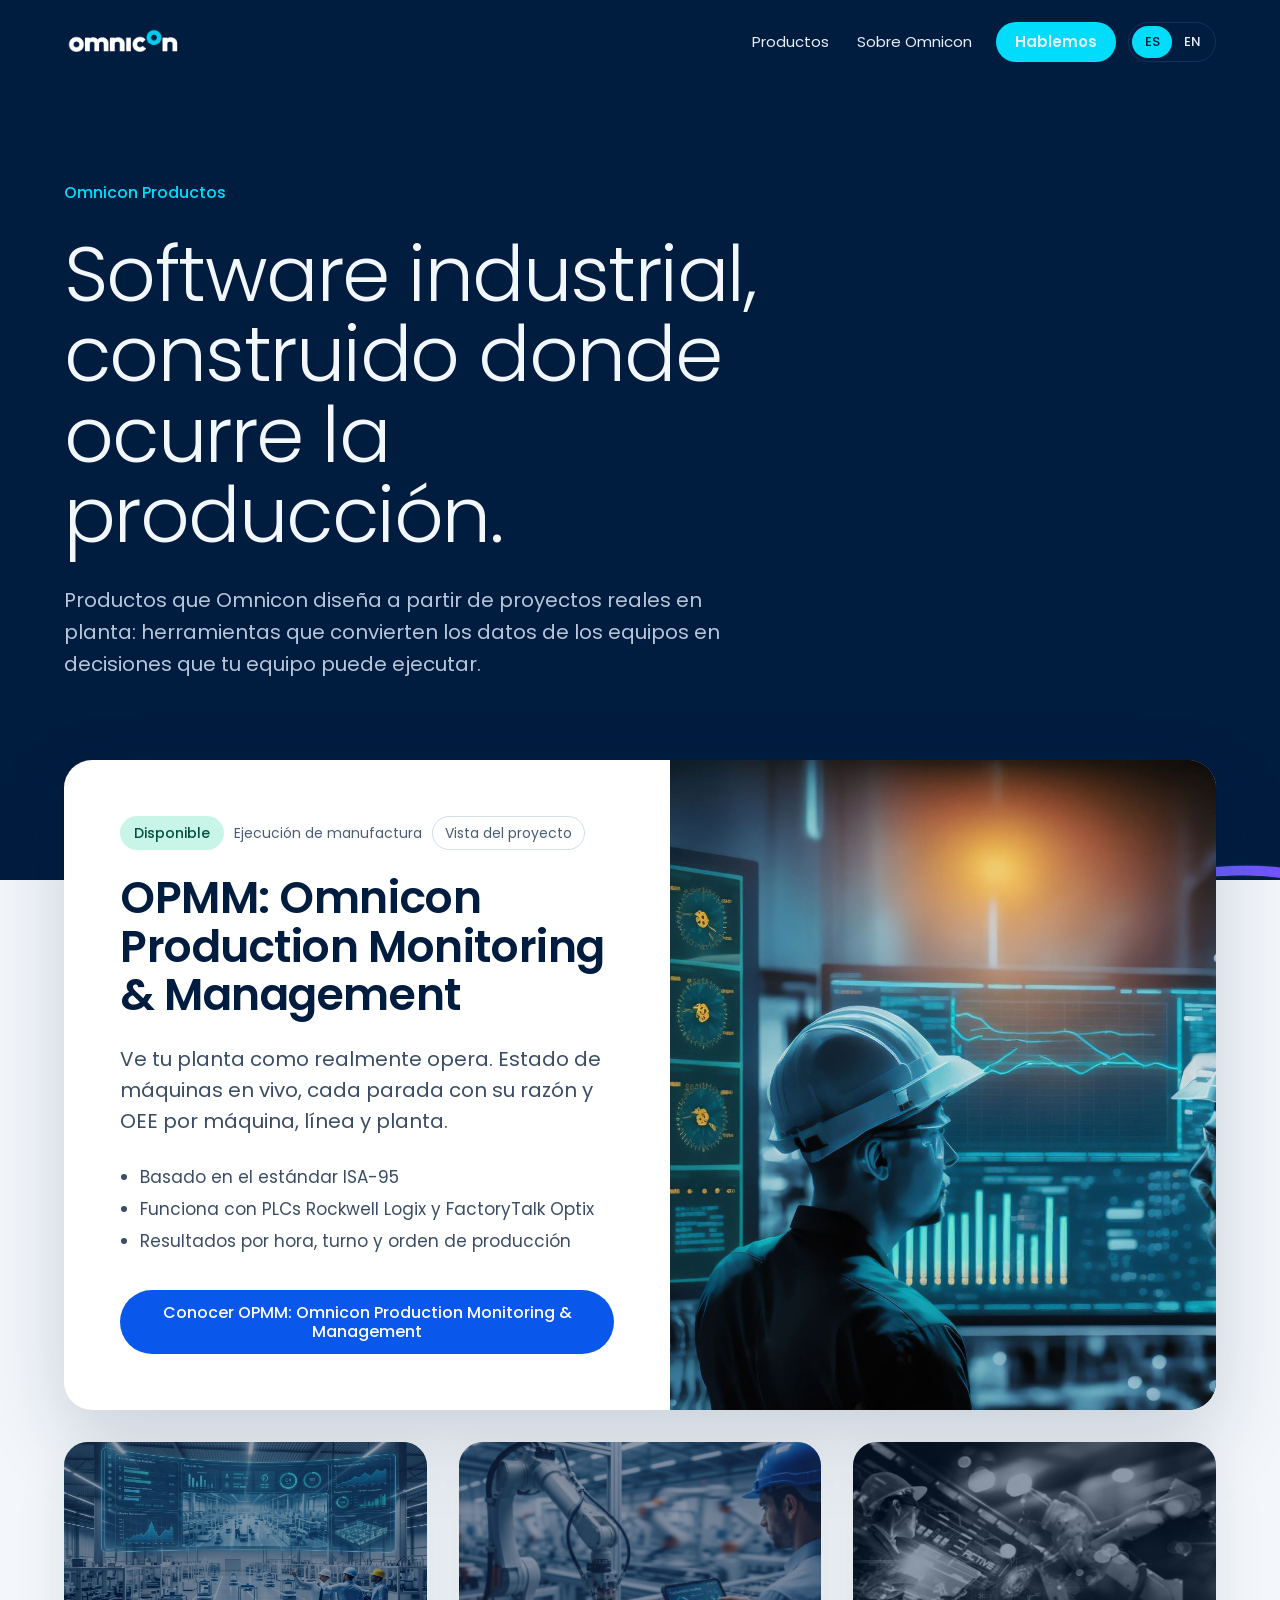
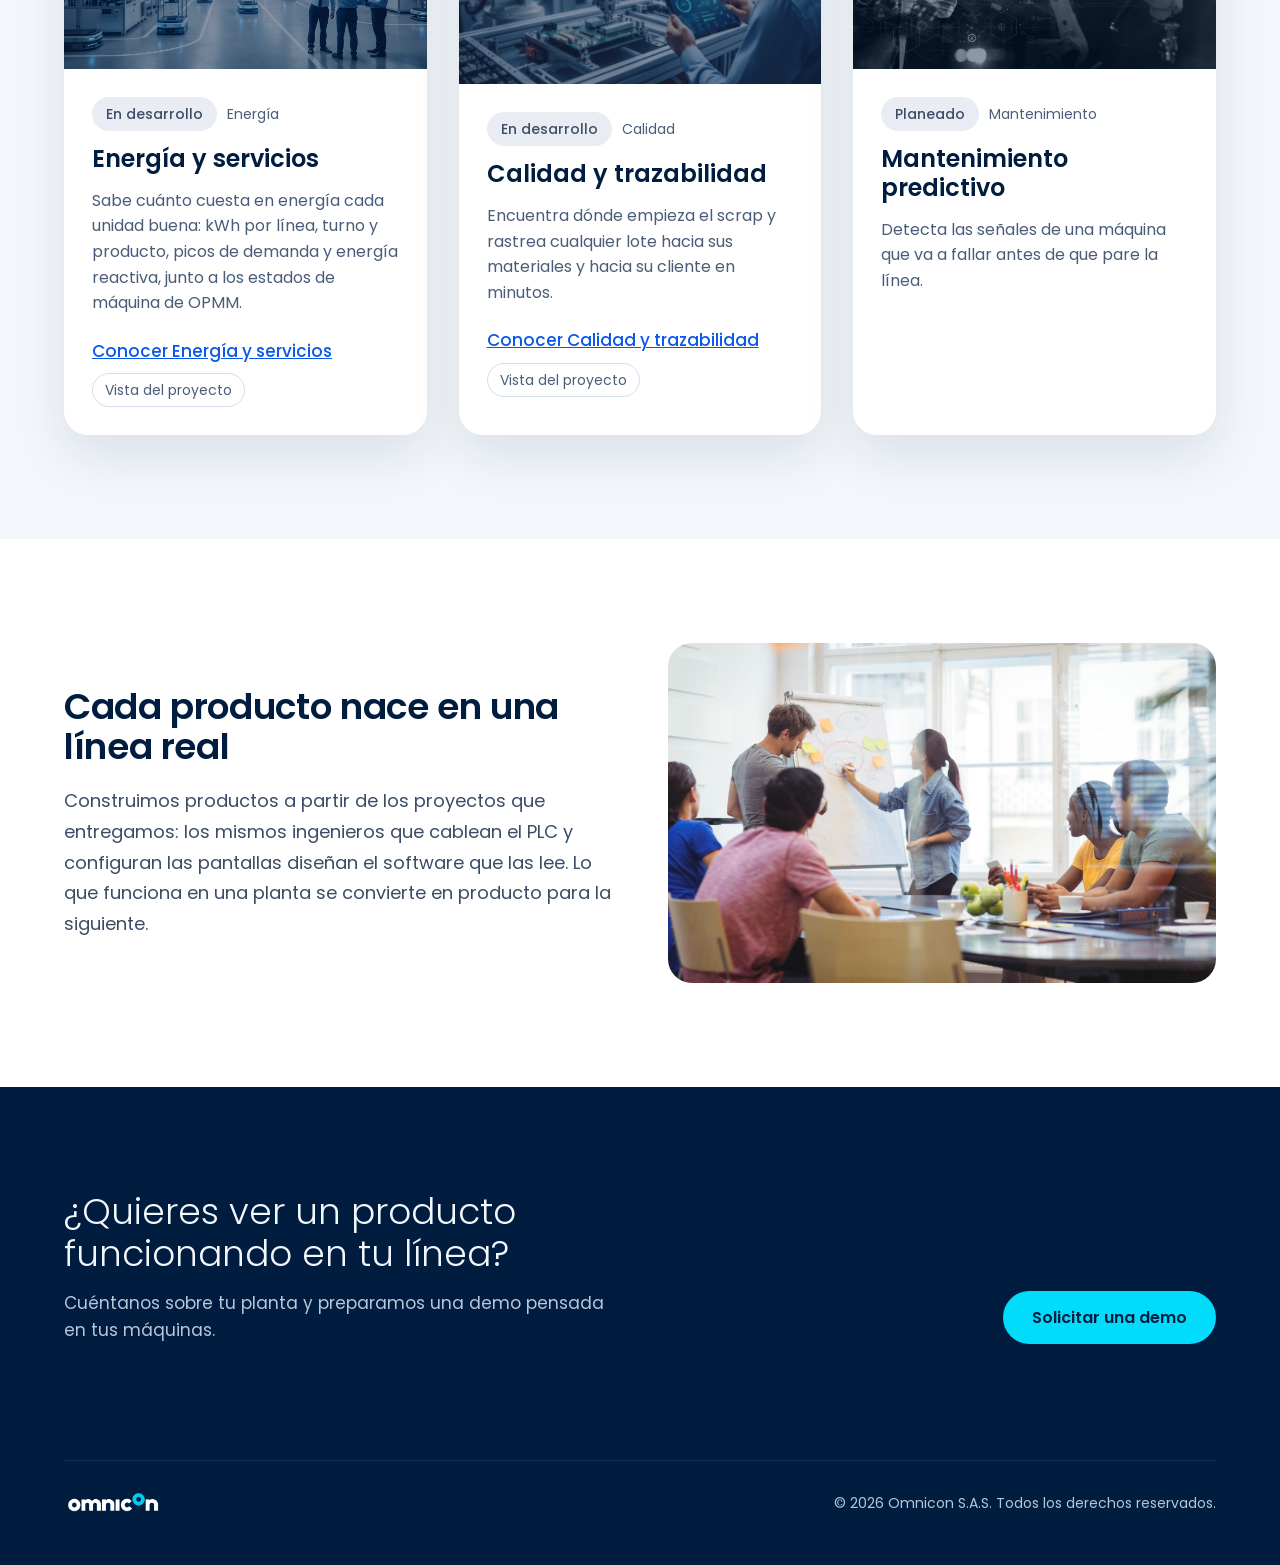
==== commit 5bbe77bd: "Use a distinct photo for Energy & utilities Co-Authored-By: Claude Opus 5.5 <noreply@anthropic.com> " ====
--- a/es/index.html
+++ b/es/index.html
@@ -1 +1 @@
-<!DOCTYPE html><html lang="es"><head><meta charset="utf-8"><meta name="viewport" content="width=device-width, initial-scale=1"><title>Omnicon Productos</title><meta name="description" content="Productos que Omnicon diseña a partir de proyectos reales en planta: herramientas que convierten los datos de los equipos en decisiones que tu equipo puede ejecutar."><style>@font-face{font-family:'Poppins';font-style:normal;font-weight:300;font-display:swap;src:url('../brand/fonts/poppins/Poppins-Light.woff2') format('woff2')}@font-face{font-family:'Poppins';font-style:normal;font-weight:400;font-display:swap;src:url('../brand/fonts/poppins/Poppins-Regular.woff2') format('woff2')}@font-face{font-family:'Poppins';font-style:normal;font-weight:500;font-display:swap;src:url('../brand/fonts/poppins/Poppins-Medium.woff2') format('woff2')}@font-face{font-family:'Poppins';font-style:normal;font-weight:600;font-display:swap;src:url('../brand/fonts/poppins/Poppins-SemiBold.woff2') format('woff2')}</style><link rel="stylesheet" href="../assets/text.SRJlfve0.css"><link rel="stylesheet" href="../assets/CtaBand.CBGF7iOj.css"><link rel="stylesheet" href="../assets/ProjectAccess.BnZX4wZ9.css"><link rel="stylesheet" href="../assets/HomePage.Cwewu4ti.css"></head><body><a class="skip-link" href="#main">Ir al contenido</a><header class="site-header on-dark" data-astro-cid-nen7h5rs><div class="container bar" data-astro-cid-nen7h5rs><a class="brand" href="../es/index.html" aria-label="Inicio de Omnicon Productos" data-astro-cid-nen7h5rs><img src="../brand/logo/omnicon-white.png" alt="Omnicon" height="34" data-astro-cid-nen7h5rs></a><nav class="nav" aria-label="Principal" data-astro-cid-nen7h5rs><a href="#products" data-astro-cid-nen7h5rs>Productos</a><a href="#about" data-astro-cid-nen7h5rs>Sobre Omnicon</a><a class="btn btn-signal cta" href="#contact" data-astro-cid-nen7h5rs>Hablemos</a><span class="lang" role="group" aria-label="Idioma" data-astro-cid-nen7h5rs><span aria-current="true" data-astro-cid-nen7h5rs>ES</span><a href="../index.html" hreflang="en" lang="en" data-astro-cid-nen7h5rs>EN</a></span></nav></div></header><main id="main" data-astro-cid-jgctki6q><section class="hero on-dark" style="--hero-art: url('../brand/graphics/signal-wave-4.png')" data-astro-cid-jgctki6q><div class="container" data-astro-cid-jgctki6q><p class="label" data-astro-cid-jgctki6q>Omnicon Productos</p><h1 data-astro-cid-jgctki6q>Software industrial, construido donde ocurre la producción.</h1><p class="subtitle" data-astro-cid-jgctki6q>Productos que Omnicon diseña a partir de proyectos reales en planta: herramientas que convierten los datos de los equipos en decisiones que tu equipo puede ejecutar.</p></div></section><section id="products" class="cards" data-astro-cid-jgctki6q><div class="container stack" data-astro-cid-jgctki6q><article class="card" data-astro-cid-jgctki6q><div class="info" data-astro-cid-jgctki6q><div class="tags" data-astro-cid-jgctki6q><span class="status" data-astro-cid-jgctki6q>Disponible</span><span class="category" data-astro-cid-jgctki6q>Ejecución de manufactura</span><a class="internal-tag" data-project-link href="../es/products/mes/project/index.html" data-astro-cid-jgctki6q>Vista del proyecto</a></div><h2 data-astro-cid-jgctki6q>OPMM: Omnicon Production Monitoring &amp; Management</h2><p class="summary" data-astro-cid-jgctki6q>Ve tu planta como realmente opera. Estado de máquinas en vivo, cada parada con su razón y OEE por máquina, línea y planta.</p><ul class="highlights" data-astro-cid-jgctki6q><li data-astro-cid-jgctki6q>Basado en el estándar ISA-95</li><li data-astro-cid-jgctki6q>Funciona con PLCs Rockwell Logix y FactoryTalk Optix</li><li data-astro-cid-jgctki6q>Resultados por hora, turno y orden de producción</li></ul><div class="actions" data-astro-cid-jgctki6q><a class="btn btn-action" href="../es/products/mes/index.html" data-astro-cid-jgctki6q>Conocer OPMM: Omnicon Production Monitoring &amp; Management</a></div></div><div class="visual" data-astro-cid-jgctki6q><img src="../products/mes/smart-manufacturing.jpg" alt="Ingenieros con casco revisando tableros de producción en vivo" width="1200" height="900" loading="lazy" data-astro-cid-jgctki6q></div></article><div class="tiles" data-astro-cid-jgctki6q><article class="tile" data-astro-cid-jgctki6q><div class="tile-visual" data-astro-cid-jgctki6q><img src="../products/energy/hero.jpg" alt="Ingeniero revisando datos de energía y producción junto a un robot colaborativo" width="1200" height="750" loading="lazy" data-astro-cid-jgctki6q></div><div class="tile-info" data-astro-cid-jgctki6q><div class="tags" data-astro-cid-jgctki6q><span class="status pending" data-astro-cid-jgctki6q>En desarrollo</span><span class="category" data-astro-cid-jgctki6q>Energía</span></div><h3 data-astro-cid-jgctki6q>Energía y servicios</h3><p data-astro-cid-jgctki6q>Sabe cuánto cuesta en energía cada unidad buena: kWh por línea, turno y producto, picos de demanda y energía reactiva, junto a los estados de máquina de OPMM.</p><div class="tile-actions" data-astro-cid-jgctki6q><a class="tile-link" href="../es/products/energy/index.html" data-astro-cid-jgctki6q>Conocer Energía y servicios</a><a class="internal-tag" data-project-link href="../es/products/energy/project/index.html" data-astro-cid-jgctki6q>Vista del proyecto</a></div></div></article><article class="tile" data-astro-cid-jgctki6q><div class="tile-visual" data-astro-cid-jgctki6q><img src="../products/quality/hero.jpg" alt="Ingeniero inspeccionando un paso de ensamble robótico en una tablet" width="1200" height="750" loading="lazy" data-astro-cid-jgctki6q></div><div class="tile-info" data-astro-cid-jgctki6q><div class="tags" data-astro-cid-jgctki6q><span class="status pending" data-astro-cid-jgctki6q>En desarrollo</span><span class="category" data-astro-cid-jgctki6q>Calidad</span></div><h3 data-astro-cid-jgctki6q>Calidad y trazabilidad</h3><p data-astro-cid-jgctki6q>Encuentra dónde empieza el scrap y rastrea cualquier lote hacia sus materiales y hacia su cliente en minutos.</p><div class="tile-actions" data-astro-cid-jgctki6q><a class="tile-link" href="../es/products/quality/index.html" data-astro-cid-jgctki6q>Conocer Calidad y trazabilidad</a><a class="internal-tag" data-project-link href="../es/products/quality/project/index.html" data-astro-cid-jgctki6q>Vista del proyecto</a></div></div></article><article class="tile planned" data-astro-cid-jgctki6q><div class="tile-visual" data-astro-cid-jgctki6q><img src="../site/predictive.jpg" alt="Ingeniero trabajando junto a brazos robóticos en una línea automatizada" width="1200" height="750" loading="lazy" data-astro-cid-jgctki6q></div><div class="tile-info" data-astro-cid-jgctki6q><div class="tags" data-astro-cid-jgctki6q><span class="status pending" data-astro-cid-jgctki6q>Planeado</span><span class="category" data-astro-cid-jgctki6q>Mantenimiento</span></div><h3 data-astro-cid-jgctki6q>Mantenimiento predictivo</h3><p data-astro-cid-jgctki6q>Detecta las señales de una máquina que va a fallar antes de que pare la línea.</p></div></article></div></div></section><section id="about" class="about section" data-astro-cid-jgctki6q><div class="container split" data-astro-cid-jgctki6q><div class="copy" data-astro-cid-jgctki6q><h2 data-astro-cid-jgctki6q>Cada producto nace en una línea real</h2><p data-astro-cid-jgctki6q>Construimos productos a partir de los proyectos que entregamos: los mismos ingenieros que cablean el PLC y configuran las pantallas diseñan el software que las lee. Lo que funciona en una planta se convierte en producto para la siguiente.</p></div><img class="photo" src="../site/plant-floor.jpg" alt="Ingenieros de Omnicon en planta frente a un tablero de producción en vivo" width="1200" height="680" loading="lazy" data-astro-cid-jgctki6q></div></section><section id="contact" class="section cta on-dark" data-astro-cid-hwvj6ntz><div class="container" data-astro-cid-hwvj6ntz><div class="copy" data-astro-cid-hwvj6ntz><h2 data-astro-cid-hwvj6ntz>¿Quieres ver un producto funcionando en tu línea?</h2><p data-astro-cid-hwvj6ntz>Cuéntanos sobre tu planta y preparamos una demo pensada en tus máquinas.</p></div><a class="btn btn-signal" href="mailto:diego.paz@omnicon.co" data-astro-cid-hwvj6ntz>Solicitar una demo</a></div></section></main><footer class="site-footer on-dark" data-astro-cid-jo6i4kqk><div class="container" data-astro-cid-jo6i4kqk><div class="row" data-astro-cid-jo6i4kqk><a href="../es/index.html" aria-label="Inicio de Omnicon Productos" data-astro-cid-jo6i4kqk><img src="../brand/logo/omnicon-white.png" alt="Omnicon" height="28" data-astro-cid-jo6i4kqk></a><p class="legal" data-astro-cid-jo6i4kqk>© 2026 Omnicon S.A.S. Todos los derechos reservados.</p></div></div></footer></body></html>+<!DOCTYPE html><html lang="es"><head><meta charset="utf-8"><meta name="viewport" content="width=device-width, initial-scale=1"><title>Omnicon Productos</title><meta name="description" content="Productos que Omnicon diseña a partir de proyectos reales en planta: herramientas que convierten los datos de los equipos en decisiones que tu equipo puede ejecutar."><style>@font-face{font-family:'Poppins';font-style:normal;font-weight:300;font-display:swap;src:url('../brand/fonts/poppins/Poppins-Light.woff2') format('woff2')}@font-face{font-family:'Poppins';font-style:normal;font-weight:400;font-display:swap;src:url('../brand/fonts/poppins/Poppins-Regular.woff2') format('woff2')}@font-face{font-family:'Poppins';font-style:normal;font-weight:500;font-display:swap;src:url('../brand/fonts/poppins/Poppins-Medium.woff2') format('woff2')}@font-face{font-family:'Poppins';font-style:normal;font-weight:600;font-display:swap;src:url('../brand/fonts/poppins/Poppins-SemiBold.woff2') format('woff2')}</style><link rel="stylesheet" href="../assets/text.SRJlfve0.css"><link rel="stylesheet" href="../assets/CtaBand.CBGF7iOj.css"><link rel="stylesheet" href="../assets/ProjectAccess.BnZX4wZ9.css"><link rel="stylesheet" href="../assets/HomePage.Cwewu4ti.css"></head><body><a class="skip-link" href="#main">Ir al contenido</a><header class="site-header on-dark" data-astro-cid-nen7h5rs><div class="container bar" data-astro-cid-nen7h5rs><a class="brand" href="../es/index.html" aria-label="Inicio de Omnicon Productos" data-astro-cid-nen7h5rs><img src="../brand/logo/omnicon-white.png" alt="Omnicon" height="34" data-astro-cid-nen7h5rs></a><nav class="nav" aria-label="Principal" data-astro-cid-nen7h5rs><a href="#products" data-astro-cid-nen7h5rs>Productos</a><a href="#about" data-astro-cid-nen7h5rs>Sobre Omnicon</a><a class="btn btn-signal cta" href="#contact" data-astro-cid-nen7h5rs>Hablemos</a><span class="lang" role="group" aria-label="Idioma" data-astro-cid-nen7h5rs><span aria-current="true" data-astro-cid-nen7h5rs>ES</span><a href="../index.html" hreflang="en" lang="en" data-astro-cid-nen7h5rs>EN</a></span></nav></div></header><main id="main" data-astro-cid-jgctki6q><section class="hero on-dark" style="--hero-art: url('../brand/graphics/signal-wave-4.png')" data-astro-cid-jgctki6q><div class="container" data-astro-cid-jgctki6q><p class="label" data-astro-cid-jgctki6q>Omnicon Productos</p><h1 data-astro-cid-jgctki6q>Software industrial, construido donde ocurre la producción.</h1><p class="subtitle" data-astro-cid-jgctki6q>Productos que Omnicon diseña a partir de proyectos reales en planta: herramientas que convierten los datos de los equipos en decisiones que tu equipo puede ejecutar.</p></div></section><section id="products" class="cards" data-astro-cid-jgctki6q><div class="container stack" data-astro-cid-jgctki6q><article class="card" data-astro-cid-jgctki6q><div class="info" data-astro-cid-jgctki6q><div class="tags" data-astro-cid-jgctki6q><span class="status" data-astro-cid-jgctki6q>Disponible</span><span class="category" data-astro-cid-jgctki6q>Ejecución de manufactura</span><a class="internal-tag" data-project-link href="../es/products/mes/project/index.html" data-astro-cid-jgctki6q>Vista del proyecto</a></div><h2 data-astro-cid-jgctki6q>OPMM: Omnicon Production Monitoring &amp; Management</h2><p class="summary" data-astro-cid-jgctki6q>Ve tu planta como realmente opera. Estado de máquinas en vivo, cada parada con su razón y OEE por máquina, línea y planta.</p><ul class="highlights" data-astro-cid-jgctki6q><li data-astro-cid-jgctki6q>Basado en el estándar ISA-95</li><li data-astro-cid-jgctki6q>Funciona con PLCs Rockwell Logix y FactoryTalk Optix</li><li data-astro-cid-jgctki6q>Resultados por hora, turno y orden de producción</li></ul><div class="actions" data-astro-cid-jgctki6q><a class="btn btn-action" href="../es/products/mes/index.html" data-astro-cid-jgctki6q>Conocer OPMM: Omnicon Production Monitoring &amp; Management</a></div></div><div class="visual" data-astro-cid-jgctki6q><img src="../products/mes/smart-manufacturing.jpg" alt="Ingenieros con casco revisando tableros de producción en vivo" width="1200" height="900" loading="lazy" data-astro-cid-jgctki6q></div></article><div class="tiles" data-astro-cid-jgctki6q><article class="tile" data-astro-cid-jgctki6q><div class="tile-visual" data-astro-cid-jgctki6q><img src="../products/energy/plant.jpg" alt="Ingenieros en una planta iluminada frente a un gran tablero de producción y energía en vivo" width="1200" height="750" loading="lazy" data-astro-cid-jgctki6q></div><div class="tile-info" data-astro-cid-jgctki6q><div class="tags" data-astro-cid-jgctki6q><span class="status pending" data-astro-cid-jgctki6q>En desarrollo</span><span class="category" data-astro-cid-jgctki6q>Energía</span></div><h3 data-astro-cid-jgctki6q>Energía y servicios</h3><p data-astro-cid-jgctki6q>Sabe cuánto cuesta en energía cada unidad buena: kWh por línea, turno y producto, picos de demanda y energía reactiva, junto a los estados de máquina de OPMM.</p><div class="tile-actions" data-astro-cid-jgctki6q><a class="tile-link" href="../es/products/energy/index.html" data-astro-cid-jgctki6q>Conocer Energía y servicios</a><a class="internal-tag" data-project-link href="../es/products/energy/project/index.html" data-astro-cid-jgctki6q>Vista del proyecto</a></div></div></article><article class="tile" data-astro-cid-jgctki6q><div class="tile-visual" data-astro-cid-jgctki6q><img src="../products/quality/hero.jpg" alt="Ingeniero inspeccionando un paso de ensamble robótico en una tablet" width="1200" height="750" loading="lazy" data-astro-cid-jgctki6q></div><div class="tile-info" data-astro-cid-jgctki6q><div class="tags" data-astro-cid-jgctki6q><span class="status pending" data-astro-cid-jgctki6q>En desarrollo</span><span class="category" data-astro-cid-jgctki6q>Calidad</span></div><h3 data-astro-cid-jgctki6q>Calidad y trazabilidad</h3><p data-astro-cid-jgctki6q>Encuentra dónde empieza el scrap y rastrea cualquier lote hacia sus materiales y hacia su cliente en minutos.</p><div class="tile-actions" data-astro-cid-jgctki6q><a class="tile-link" href="../es/products/quality/index.html" data-astro-cid-jgctki6q>Conocer Calidad y trazabilidad</a><a class="internal-tag" data-project-link href="../es/products/quality/project/index.html" data-astro-cid-jgctki6q>Vista del proyecto</a></div></div></article><article class="tile planned" data-astro-cid-jgctki6q><div class="tile-visual" data-astro-cid-jgctki6q><img src="../site/predictive.jpg" alt="Ingeniero trabajando junto a brazos robóticos en una línea automatizada" width="1200" height="750" loading="lazy" data-astro-cid-jgctki6q></div><div class="tile-info" data-astro-cid-jgctki6q><div class="tags" data-astro-cid-jgctki6q><span class="status pending" data-astro-cid-jgctki6q>Planeado</span><span class="category" data-astro-cid-jgctki6q>Mantenimiento</span></div><h3 data-astro-cid-jgctki6q>Mantenimiento predictivo</h3><p data-astro-cid-jgctki6q>Detecta las señales de una máquina que va a fallar antes de que pare la línea.</p></div></article></div></div></section><section id="about" class="about section" data-astro-cid-jgctki6q><div class="container split" data-astro-cid-jgctki6q><div class="copy" data-astro-cid-jgctki6q><h2 data-astro-cid-jgctki6q>Cada producto nace en una línea real</h2><p data-astro-cid-jgctki6q>Construimos productos a partir de los proyectos que entregamos: los mismos ingenieros que cablean el PLC y configuran las pantallas diseñan el software que las lee. Lo que funciona en una planta se convierte en producto para la siguiente.</p></div><img class="photo" src="../site/team.jpg" alt="Un equipo de Omnicon planeando un proyecto alrededor de un tablero" width="1200" height="680" loading="lazy" data-astro-cid-jgctki6q></div></section><section id="contact" class="section cta on-dark" data-astro-cid-hwvj6ntz><div class="container" data-astro-cid-hwvj6ntz><div class="copy" data-astro-cid-hwvj6ntz><h2 data-astro-cid-hwvj6ntz>¿Quieres ver un producto funcionando en tu línea?</h2><p data-astro-cid-hwvj6ntz>Cuéntanos sobre tu planta y preparamos una demo pensada en tus máquinas.</p></div><a class="btn btn-signal" href="mailto:diego.paz@omnicon.co" data-astro-cid-hwvj6ntz>Solicitar una demo</a></div></section></main><footer class="site-footer on-dark" data-astro-cid-jo6i4kqk><div class="container" data-astro-cid-jo6i4kqk><div class="row" data-astro-cid-jo6i4kqk><a href="../es/index.html" aria-label="Inicio de Omnicon Productos" data-astro-cid-jo6i4kqk><img src="../brand/logo/omnicon-white.png" alt="Omnicon" height="28" data-astro-cid-jo6i4kqk></a><p class="legal" data-astro-cid-jo6i4kqk>© 2026 Omnicon S.A.S. Todos los derechos reservados.</p></div></div></footer></body></html>
